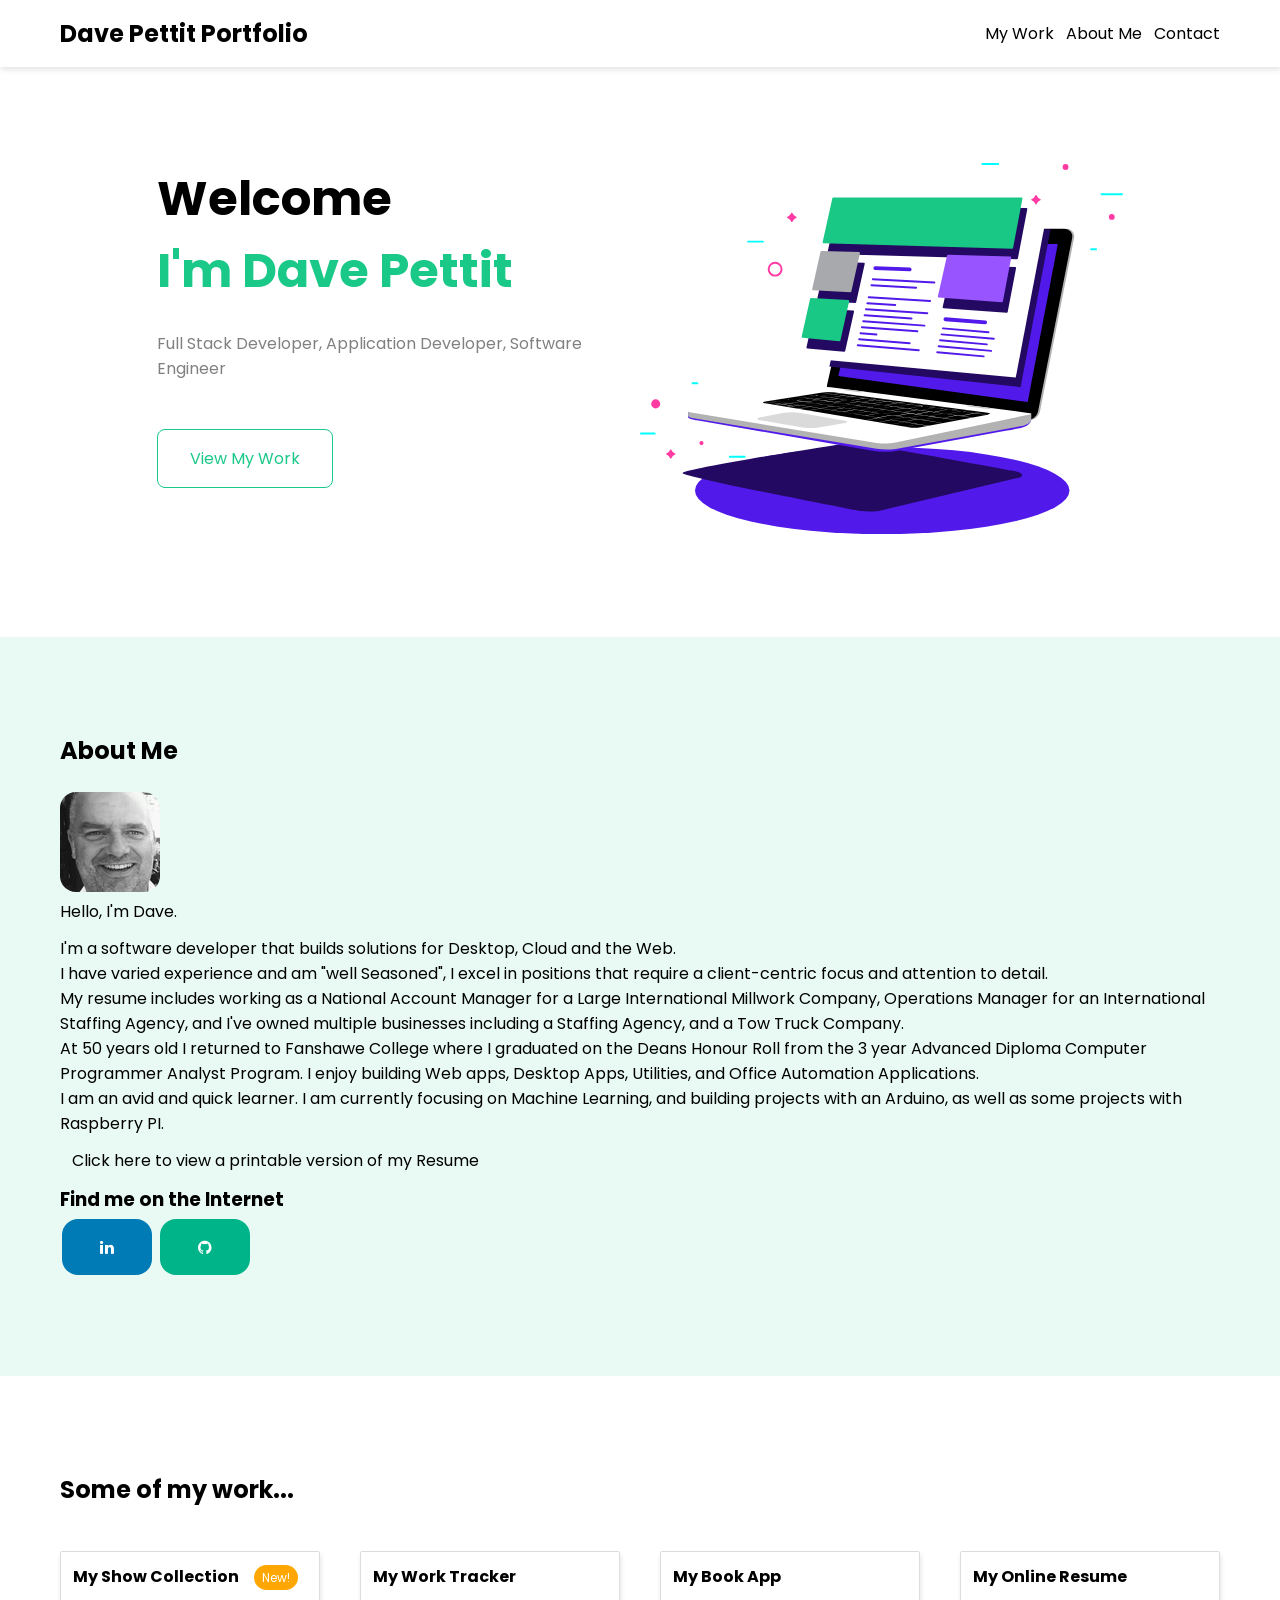
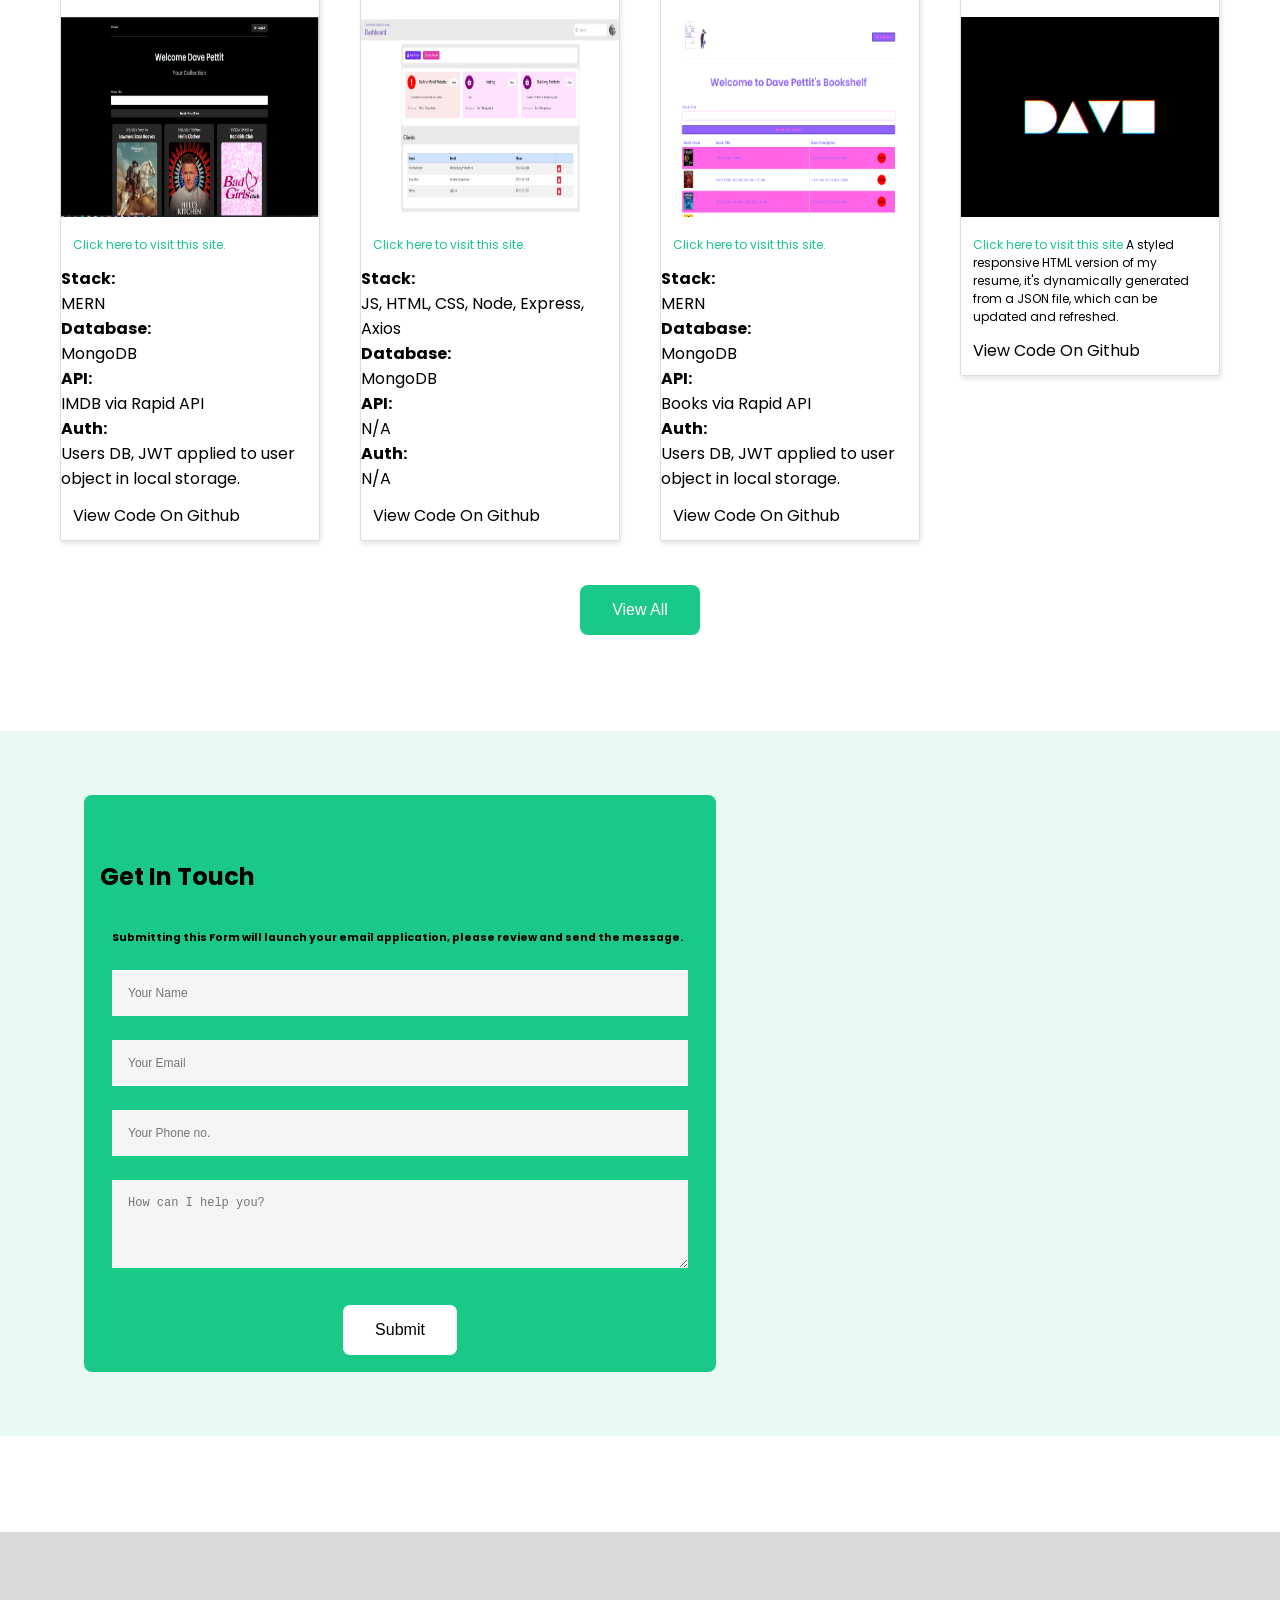
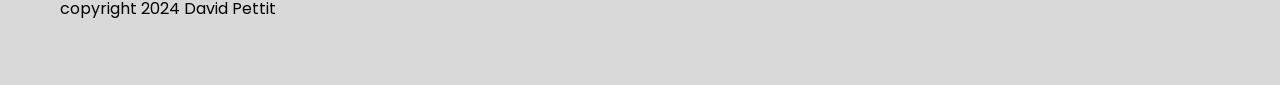
==== index.html @ 839d8441 "Update index.html fixed styling Cards" ====
<!DOCTYPE html>
<html lang="en">
<head>
    <meta charset="UTF-8">
    <meta name="viewport" content="width=device-width, initial-scale=1.0">
    <title>Dave Pettit Portfolio</title>
    <link rel="stylesheet" href="./css/index.css">
    <!-- Add icon library -->
    <link rel="stylesheet" href="https://cdnjs.cloudflare.com/ajax/libs/font-awesome/4.7.0/css/font-awesome.min.css">
</head>
<body>
    <!-- navbar -->
    <nav class="navbar justify-between">
        <div class="container">
            <h1 class="site-title">Dave Pettit Portfolio</h1>
            <ul class="display-f">
                <li class="ml-1 text-hover-secondary"><a href="#work">My Work</a></li>
                <li class="ml-1 text-hover-secondary"><a href="#about">About Me</a></li>
                <li class="ml-1 text-hover-secondary"><a href="#contact">Contact</a></li>
            </ul>
        </div>
    </nav>

    <!-- intro -->
    <div class="container mt-5">
        <div class="row justify-center">
            <div class="col-12-xs col-5-md">
                <h2>
                    <div class="font-xxl">Welcome</div>
                    <div class="font-xxl text-secondary">I'm Dave Pettit</div>
                </h2>
                <p class="text-gray mt-2 mb-3">Full Stack Developer, Application Developer, Software Engineer</p>
                <a href="#work" class="btn-outlined-secondary text-secondary text-hover-white">View My Work</a>
            </div>
            <div class="col-12-xs col-5-md">
                <img src="./img/laptop.svg" alt="">
            </div>
        </div>
    </div>

    <!-- about -->
    <section class="bg-secondary-light-9 mt-5 pt-4 pb-4" id="about">
        <div class="container">
            <h2 class="mb-2">About Me</h2>
            <img class="br-lg" src="./img/avatar.jpg" alt="">
            <p>
                Hello, I'm Dave.
            </p>
            <p class="mt-1">
                I'm a software developer that builds solutions for Desktop, Cloud and the Web. <br>I have varied experience and am "well Seasoned", I excel in positions that require a client-centric focus and attention to detail.<br>My resume includes working as a National Account Manager for a Large International Millwork Company, Operations Manager for an International Staffing Agency,  and I've owned multiple businesses including a Staffing Agency, and a Tow Truck Company.<br>At 50 years old I returned to Fanshawe College where I graduated on the Deans Honour Roll from the 3 year Advanced Diploma Computer Programmer Analyst Program.  I enjoy building Web apps, Desktop Apps, Utilities, and Office Automation Applications.  <br>I am an avid and quick learner.  I am currently focusing on Machine Learning, and building projects with an Arduino, as well as some projects with Raspberry PI.
            </p>
            <p class="m-1 text-hover-secondary"><a href="./assets/David Pettits Resume.pdf">Click here to view a printable version of my Resume</a></p>
            
        </div>
        <div class="container">
            <h3>Find me on the Internet</h3>
            <a href="https://www.linkedin.com/in/davepettit" class="fa fa-linkedin br-lg"></a>
            <a href="https://github.com/Dkpettit" class="fa fa-github br-lg"></a>
        </div>
    </section>

    <!-- work section -->
    <section id="work" class="mt-5">
        <div class="container">
            <h2 class="mb-2">Some of my work...</h2>
            <div class="row gap-2">
                <div class="col-12-xs col-6-md col-3-lg">
                    <a href="https://dave-pettit-shows-gy25.onrender.com/">
                        <div class="card p-0">
                            <h3 class="card-title m-1">My Show Collection <span class="badge-orange text-white ml-1">New!</span></h3>
                            <img src="./img/showsCollection.png" alt="A screenshot of the landing page for Dave Pettit's Show Collection" width="400" height="200">                        
                            <p class="m-1 ml-2 card-body"><span class="text-secondary">Click here to visit this site.</span><br><h4>Stack:</h4> MERN<br><h4>Database:</h4> MongoDB<br><h4>API:</h4> IMDB via Rapid API<br>
                                <h4>Auth:</h4> Users DB, JWT applied to user object in local storage.</p>
                            <p class="m-1 text-hover-secondary"><a href="https://github.com/Dkpettit/mern-shows">View Code On Github</a></p>
                        </div>
                    </a>
                </div>
                <div class="col-12-xs col-6-md col-3-lg">
                    <a href="https://dave-pettits-work-tracker.onrender.com">
                    <div class="card p-0">
                        <h3 class="card-title m-1">My Work Tracker</h3>
                        <img src="./img/workTracker.png" alt="A screenshot of the landing page for Dave Pettit's Work Tracker App" width="400" height="200">
                        <p class="m-1 ml-2 card-body"><span class="text-secondary">Click here to visit this site.</span><br><h4>Stack:</h4> JS, HTML, CSS, Node, Express, Axios<br><h4>Database:</h4> MongoDB<br><h4>API:</h4> N/A<br>
                                <h4>Auth:</h4> N/A</p>
                        <p class="m-1 text-hover-secondary"><a href="https://github.com/Dkpettit/WorkTracker">View Code On Github</a></p>
                    </div>
                    </a>
                </div>
                <div class="col-12-xs col-6-md col-3-lg">
                    <a href="https://hailey-books-g8d9.onrender.com">
                        <div class="card p-0">
                            <h3 class="card-title m-1">My Book App</h3>
                            <img src="./img/haileysBooks.png" alt="A screenshot of the landing page for Dave Pettit's Show Collection" width="400" height="200">
                            <p class="m-1 ml-2 card-body"><span class="text-secondary">Click here to visit this site.</span><br><h4>Stack:</h4> MERN<br><h4>Database:</h4> MongoDB<br><h4>API:</h4> Books via Rapid API<br>
                                <h4>Auth:</h4> Users DB, JWT applied to user object in local storage.</p>
                            <p class="m-1 text-hover-secondary"><a href="https://github.com/Dkpettit/hailey-books">View Code On Github</a></p>
                        </div>
                    </a>
                </div>
                <div class="col-12-xs col-6-md col-3-lg">
                    <a href="https://dkpettit.github.io">
                    <div class="card p-0">
                        <h3 class="card-title m-1">My Online Resume</h3>
                        <img src="./img/dave.png" alt="A screenshot of the landing page for Dave Pettit's Show Collection" width="400" height="200">
                        <p class="m-1 card-body"><span class="text-secondary">Click here to visit this site</span> A styled responsive HTML version of my resume, it's dynamically generated from a JSON file, which can be updated and refreshed.</p>
                        <p class="m-1 text-hover-secondary"><a href="https://github.com/Dkpettit/hailey-books">View Code On Github</a></p>                        
                    </div>
                </a>
                </div>
            </div>
            <div class="row justify-center mt-2">
                <button class="btn-secondary text-white font-md">View All</button>
            </div>
        </div>
    </section>

    <!-- Contact -->
    <section class="mt-5 bg-secondary-light-9 p-3" id="contact">
        <div class="container">
            <form onsubmit="sendEmail(); reset(); return false;" class="form-secondary">
                <h2 class="mb-2 mt-3">Get In Touch</h2>
                <h6 class="m-1">Submitting this Form will launch your email application, please review and send the message.</h6>
                <input type="text" id="name" placeholder="Your Name" required>
                <input type="email" id="email" placeholder="Your Email" required>
                <input type="text" id="phone" placeholder="Your Phone no." required>
                <textarea id="message" rows="4" placeholder="How can I help you?"></textarea>
                <div class="row justify-center mt-2">
                    <button class="btn-outlined-secondary text-secondary-light font-md" type="submit">Submit</button>
                </div>
            </form>
        </div>
    </section>    

    <!-- footer -->
    <footer class="bg-gray-light-7 pt-3 pb-3 mt-5">
        <div class="container">
            copyright 2024 David Pettit
        </div>
    </footer>
    <script>
        function sendEmail(){
            let message = document.getElementById("message").value;
            let email = document.getElementById("email").value;
            let phone = document.getElementById("phone").value;
            let name = document.getElementById("name").value;

            window.open(`mailto:dkpettit@gmail.com?subject=New Contact Form Submission&body=From: ${name} || Email: ${email} || Phone: ${phone} || Message: ${message}`);
        }
    </script>
</body>
</html>
---- css/index.css ----
@import url("https://fonts.googleapis.com/css2?family=Poppins:ital,wght@0,100;0,200;0,300;0,400;0,500;0,600;0,700;0,800;0,900;1,100;1,200;1,300;1,400;1,500;1,600;1,700;1,800;1,900&display=swap");
.fa {
  padding: 20px;
  font-size: 30px;
  width: 50px;
  text-align: center;
  text-decoration: none;
  margin: 5px 2px;
}
.fa:hover {
  opacity: 0.7;
}

.fa-linkedin {
  background: #007bb5;
  color: white;
}

.fa-github {
  background: #00b489;
  color: white;
}

/* reset styles */
* {
  color: inherit;
  margin: 0;
}

body {
  font-family: Poppins;
}

ul {
  padding: 0;
  list-style-type: none;
}

a {
  text-decoration: none;
}

img {
  max-width: 100%;
}

h1 a {
  color: red;
}

.container {
  width: 100%;
  max-width: 1200px;
  margin: 0 auto;
  padding: 0 20px;
  box-sizing: border-box;
}

.row {
  display: flex;
  flex-flow: row wrap;
}

.gap-2 > * {
  padding: 20px;
}

.gap-2 {
  margin-left: -20px;
  margin-right: -20px;
}

.justify-center {
  justify-content: center;
}

@media (min-width: 0) {
  .col-12-xs {
    box-sizing: border-box;
    flex-grow: 0;
    width: 100%;
  }
}
@media (min-width: 720px) {
  .col-5-md {
    box-sizing: border-box;
    flex-grow: 0;
    width: 41.6666666667%;
  }
  .col-6-md {
    box-sizing: border-box;
    flex-grow: 0;
    width: 50%;
  }
}
@media (min-width: 960px) {
  .col-3-lg {
    box-sizing: border-box;
    flex-grow: 0;
    width: 25%;
  }
}

.text-secondary {
  color: #1ac888;
}

.text-hover-secondary:hover {
  color: #1ac888;
}

.bg-secondary-light-9 {
  background-color: #e8faf3;
}

.text-gray {
  color: #808080;
}

.bg-gray-light-7 {
  background-color: #d9d9d9;
}

.text-white {
  color: white;
}

.text-hover-white:hover {
  color: white;
}

.card {
  display: block;
  padding: 1rem;
  border: 1px solid #ddd;
  box-shadow: 1px 3px 5px rgba(0, 0, 0, 0.1);
  border-radius: 2px;
  transition: 0.5s;
}
.card:hover {
  box-shadow: 0 0 3px #1ac888;
  margin-top: -5px;
}
.card .card-title {
  font-size: 1rem;
  padding-bottom: 1rem;
  font-weight: bold;
}
.card .card-body {
  font-size: 0.75rem;
}
.card .card-body a {
  text-decoration: underline;
  padding: 1rem;
}

.btn-secondary {
  text-decoration: none;
  cursor: pointer;
  display: inline-block;
  border: 0;
  padding: 1rem 2rem;
  border-radius: 8px;
  background-color: #1ac888;
}
.btn-secondary:hover {
  background-color: #1ddf97;
}

.btn-outlined-secondary {
  text-decoration: none;
  cursor: pointer;
  display: inline-block;
  border: 0;
  padding: 1rem 2rem;
  border-radius: 8px;
  background-color: #fff;
  border: 1px solid #1ac888;
}
.btn-outlined-secondary:hover {
  background-color: #1ac888;
}

.navbar .container, .navbar {
  width: 100%;
  display: flex;
  align-items: center;
  justify-content: space-between;
  box-sizing: border-box;
}

.navbar {
  padding: 1rem 2rem;
  box-shadow: 1px 3px 5px rgba(0, 0, 0, 0.1);
}
.navbar .site-title {
  font-size: 1.5rem;
}

.badge-orange {
  border-radius: 32px;
  background-color: #ffa600;
  padding: 0.25rem 0.5rem;
  font-size: 0.75rem;
  font-weight: normal;
}

.form {
  display: flex;
  flex-direction: column;
  padding: 1rem;
  border-radius: 8px;
  width: 90%;
  max-width: 600px;
  background-color: white;
}
.form input {
  border: 0;
  margin: 0.75rem;
  padding: 1rem;
  background: #f5f5f5;
  font-size: 0.75rem;
}
.form textarea {
  border: 0;
  margin: 0.75rem;
  padding: 1rem;
  background: #f5f5f5;
  font-size: 0.75rem;
}

.form-secondary {
  display: flex;
  flex-direction: column;
  padding: 1rem;
  border-radius: 8px;
  width: 90%;
  max-width: 600px;
  background-color: #1ac888;
}
.form-secondary input {
  border: 0;
  margin: 0.75rem;
  padding: 1rem;
  background: #f5f5f5;
  font-size: 0.75rem;
}
.form-secondary textarea {
  border: 0;
  margin: 0.75rem;
  padding: 1rem;
  background: #f5f5f5;
  font-size: 0.75rem;
}
.form-secondary:hover {
  background-color: #1ddf97;
}

.p-0 {
  padding: 0;
}

.p-3 {
  padding: 4rem;
}

.pt-3 {
  padding-top: 4rem;
}

.pt-4 {
  padding-top: 6rem;
}

.pb-3 {
  padding-bottom: 4rem;
}

.pb-4 {
  padding-bottom: 6rem;
}

.m-1 {
  margin: 0.75rem;
}

.ml-1 {
  margin-left: 0.75rem;
}

.mt-1 {
  margin-top: 0.75rem;
}

.mt-2 {
  margin-top: 1.5rem;
}

.mt-3 {
  margin-top: 3rem;
}

.mt-5 {
  margin-top: 6rem;
}

.mb-2 {
  margin-bottom: 1.5rem;
}

.mb-3 {
  margin-bottom: 3rem;
}

.br {
  border-radius: 8px;
}

.br-lg {
  border-radius: 16px;
}

.display-f {
  display: flex;
}

.font-md {
  font-size: 1rem;
}

.font-xxl {
  font-size: 3rem;
}
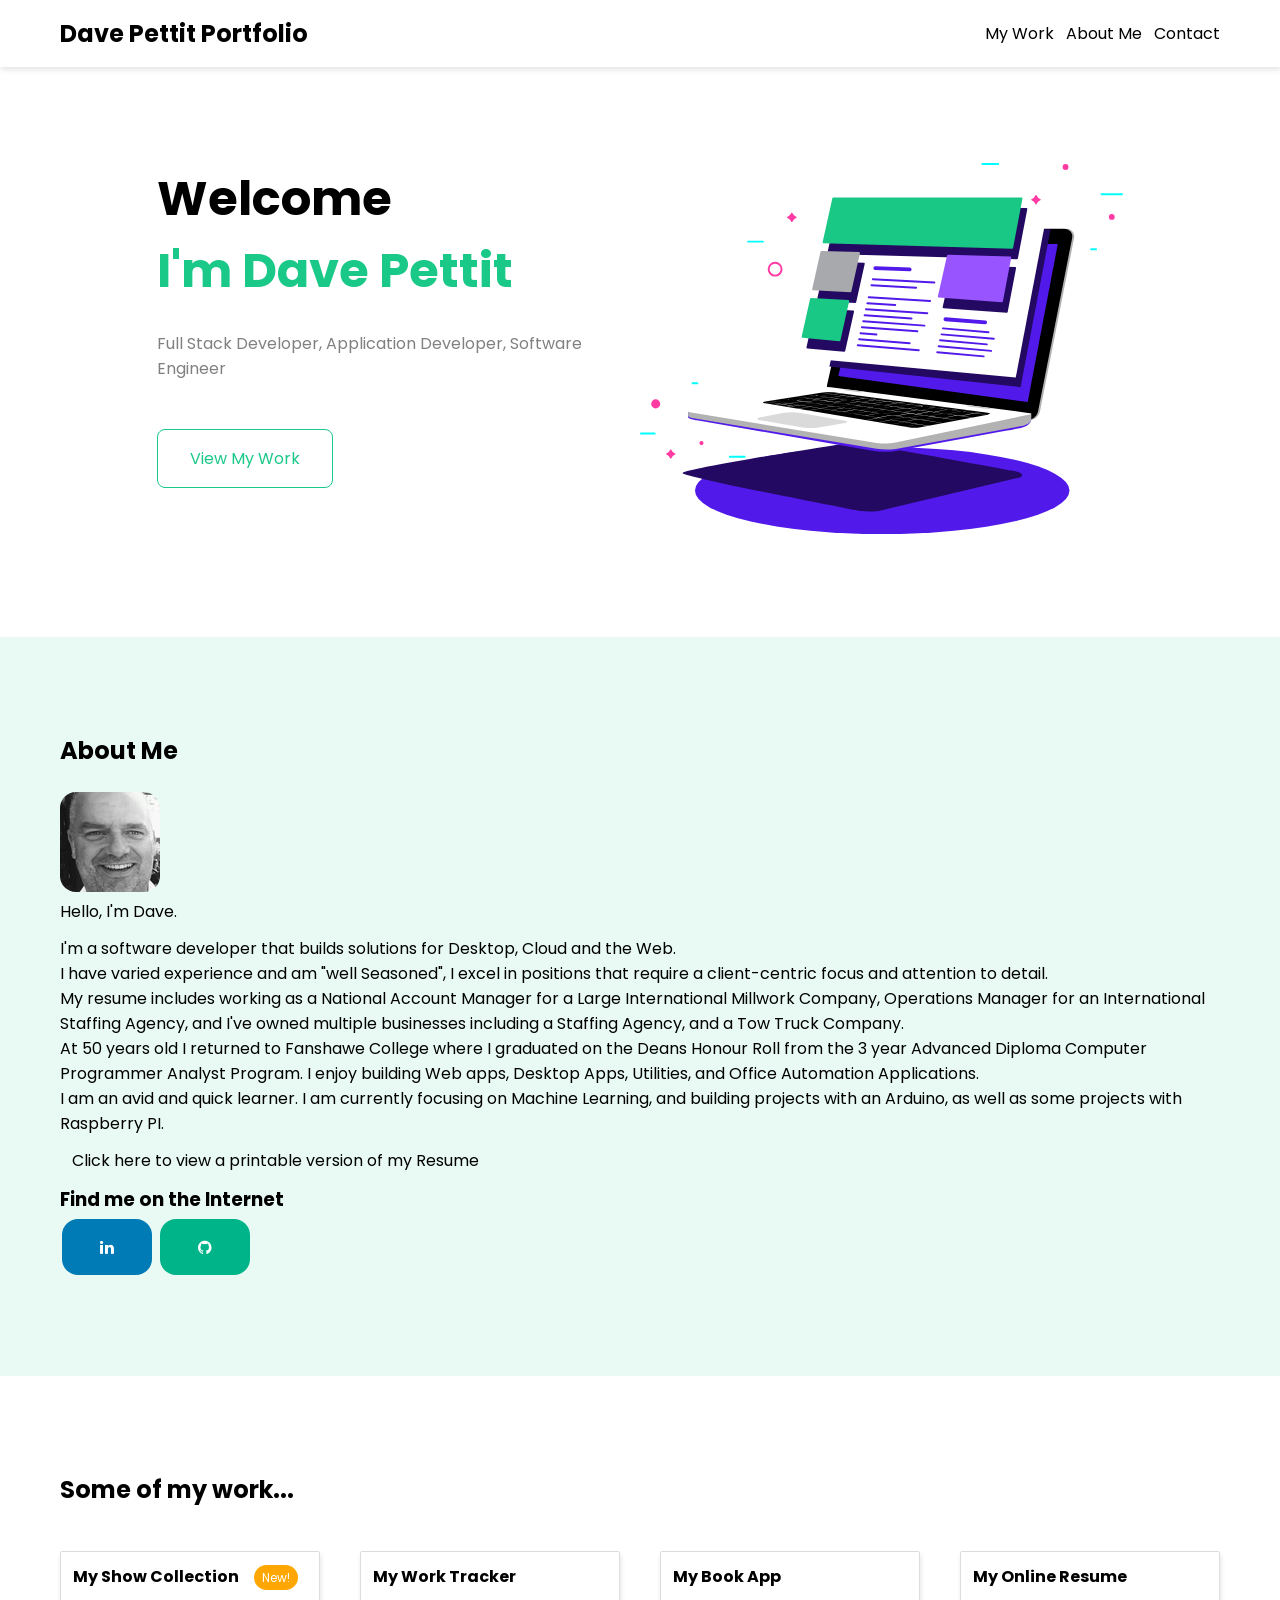
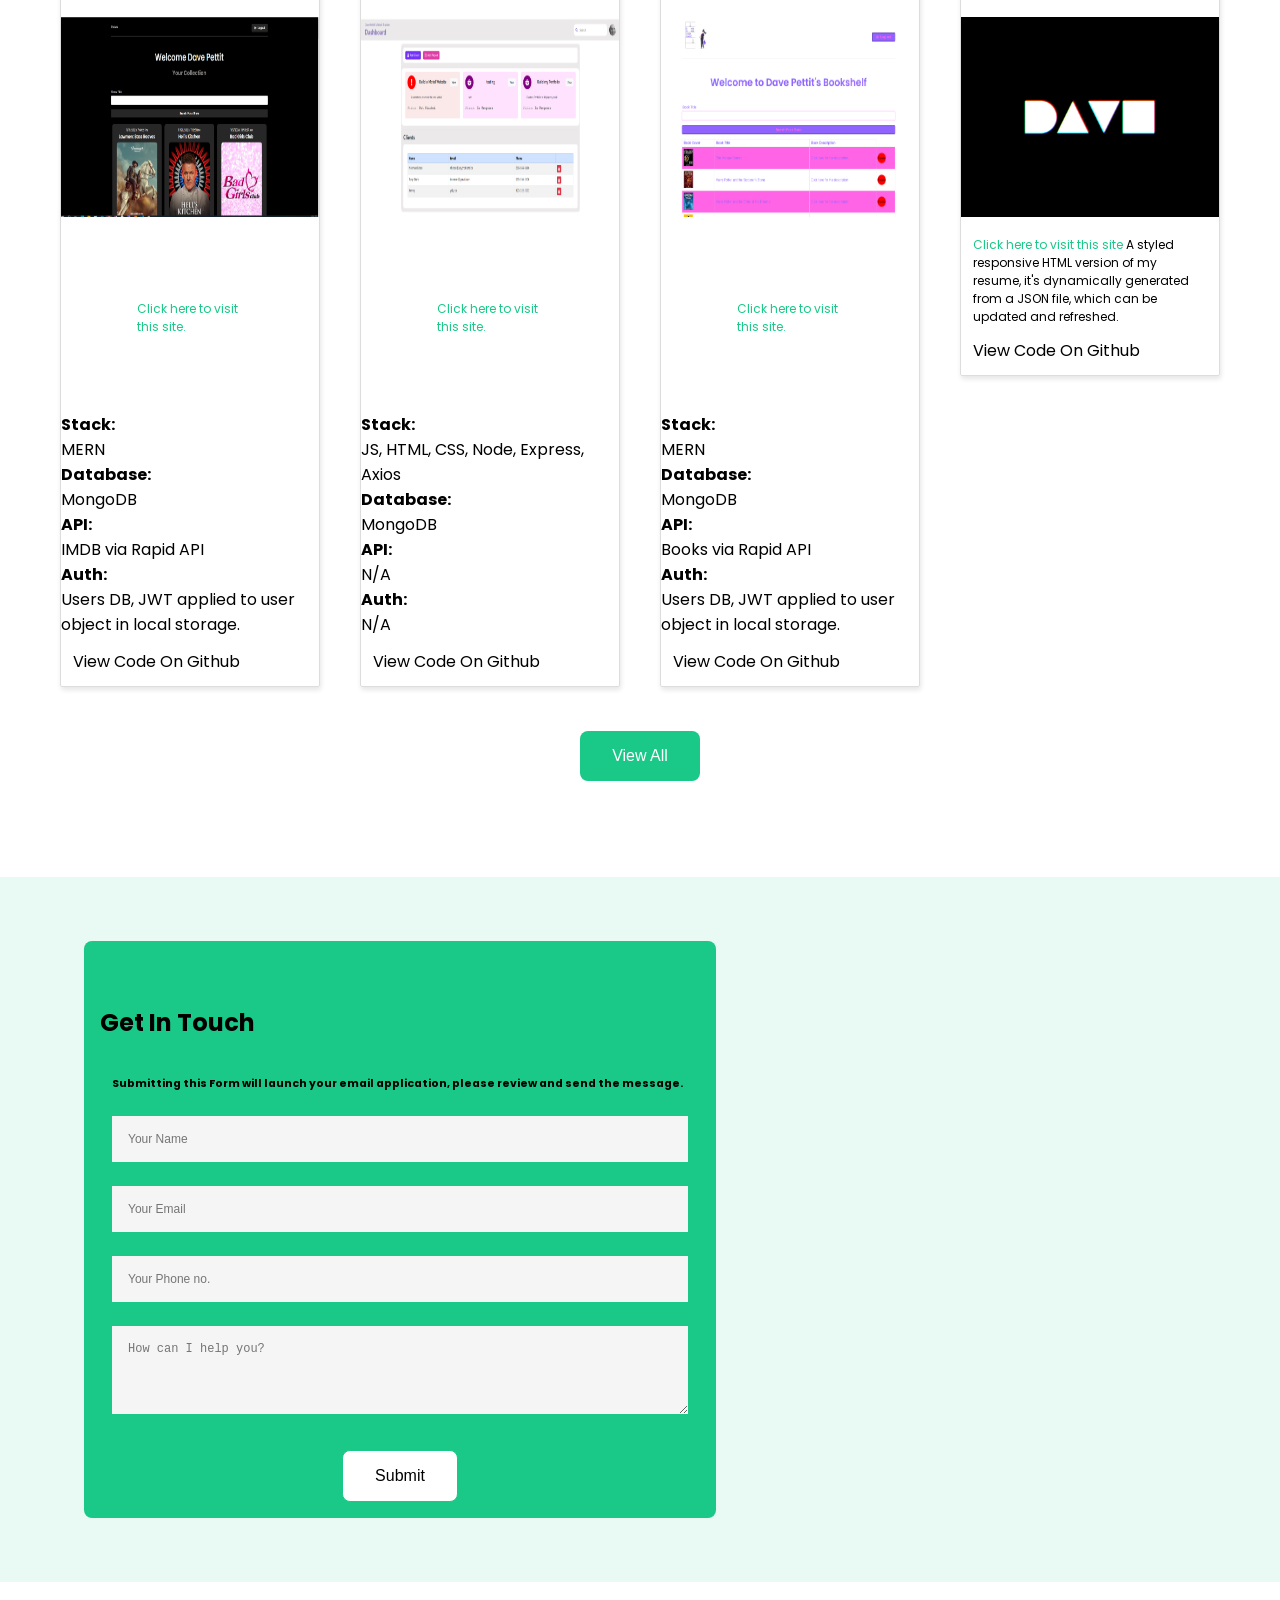
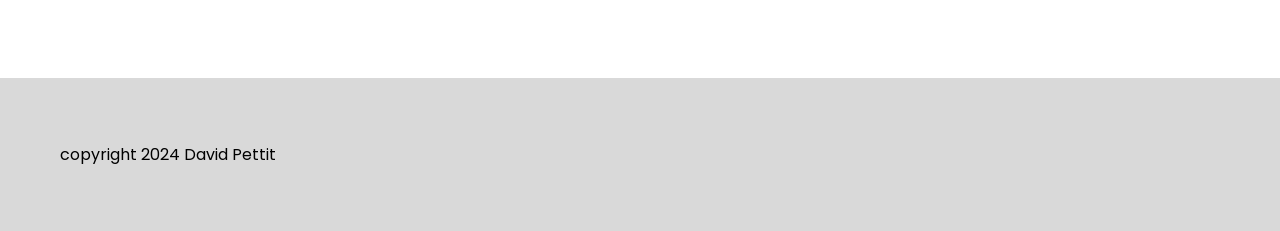
==== commit 918182da: "Update index.html" ====
--- a/index.html
+++ b/index.html
@@ -69,7 +69,7 @@
                         <div class="card p-0">
                             <h3 class="card-title m-1">My Show Collection <span class="badge-orange text-white ml-1">New!</span></h3>
                             <img src="./img/showsCollection.png" alt="A screenshot of the landing page for Dave Pettit's Show Collection" width="400" height="200">                        
-                            <p class="m-1 ml-2 card-body"><span class="text-secondary">Click here to visit this site.</span><br><h4>Stack:</h4> MERN<br><h4>Database:</h4> MongoDB<br><h4>API:</h4> IMDB via Rapid API<br>
+                            <p class="m-1 p-3 card-body"><span class="text-secondary">Click here to visit this site.</span><br><h4>Stack:</h4> MERN<br><h4>Database:</h4> MongoDB<br><h4>API:</h4> IMDB via Rapid API<br>
                                 <h4>Auth:</h4> Users DB, JWT applied to user object in local storage.</p>
                             <p class="m-1 text-hover-secondary"><a href="https://github.com/Dkpettit/mern-shows">View Code On Github</a></p>
                         </div>
@@ -80,7 +80,7 @@
                     <div class="card p-0">
                         <h3 class="card-title m-1">My Work Tracker</h3>
                         <img src="./img/workTracker.png" alt="A screenshot of the landing page for Dave Pettit's Work Tracker App" width="400" height="200">
-                        <p class="m-1 ml-2 card-body"><span class="text-secondary">Click here to visit this site.</span><br><h4>Stack:</h4> JS, HTML, CSS, Node, Express, Axios<br><h4>Database:</h4> MongoDB<br><h4>API:</h4> N/A<br>
+                        <p class="m-1 p-3 card-body"><span class="text-secondary">Click here to visit this site.</span><br><h4>Stack:</h4> JS, HTML, CSS, Node, Express, Axios<br><h4>Database:</h4> MongoDB<br><h4>API:</h4> N/A<br>
                                 <h4>Auth:</h4> N/A</p>
                         <p class="m-1 text-hover-secondary"><a href="https://github.com/Dkpettit/WorkTracker">View Code On Github</a></p>
                     </div>
@@ -91,7 +91,7 @@
                         <div class="card p-0">
                             <h3 class="card-title m-1">My Book App</h3>
                             <img src="./img/haileysBooks.png" alt="A screenshot of the landing page for Dave Pettit's Show Collection" width="400" height="200">
-                            <p class="m-1 ml-2 card-body"><span class="text-secondary">Click here to visit this site.</span><br><h4>Stack:</h4> MERN<br><h4>Database:</h4> MongoDB<br><h4>API:</h4> Books via Rapid API<br>
+                            <p class="m-1 p-3 card-body"><span class="text-secondary">Click here to visit this site.</span><br><h4>Stack:</h4> MERN<br><h4>Database:</h4> MongoDB<br><h4>API:</h4> Books via Rapid API<br>
                                 <h4>Auth:</h4> Users DB, JWT applied to user object in local storage.</p>
                             <p class="m-1 text-hover-secondary"><a href="https://github.com/Dkpettit/hailey-books">View Code On Github</a></p>
                         </div>
--- a/css/index.css
+++ b/css/index.css
@@ -288,6 +288,10 @@
   margin-left: 0.75rem;
 }
 
+.ml-2 {
+  margin-left: 1.75rem;
+}
+
 .mt-1 {
   margin-top: 0.75rem;
 }
@@ -330,4 +334,4 @@
 
 .font-xxl {
   font-size: 3rem;
-}+}
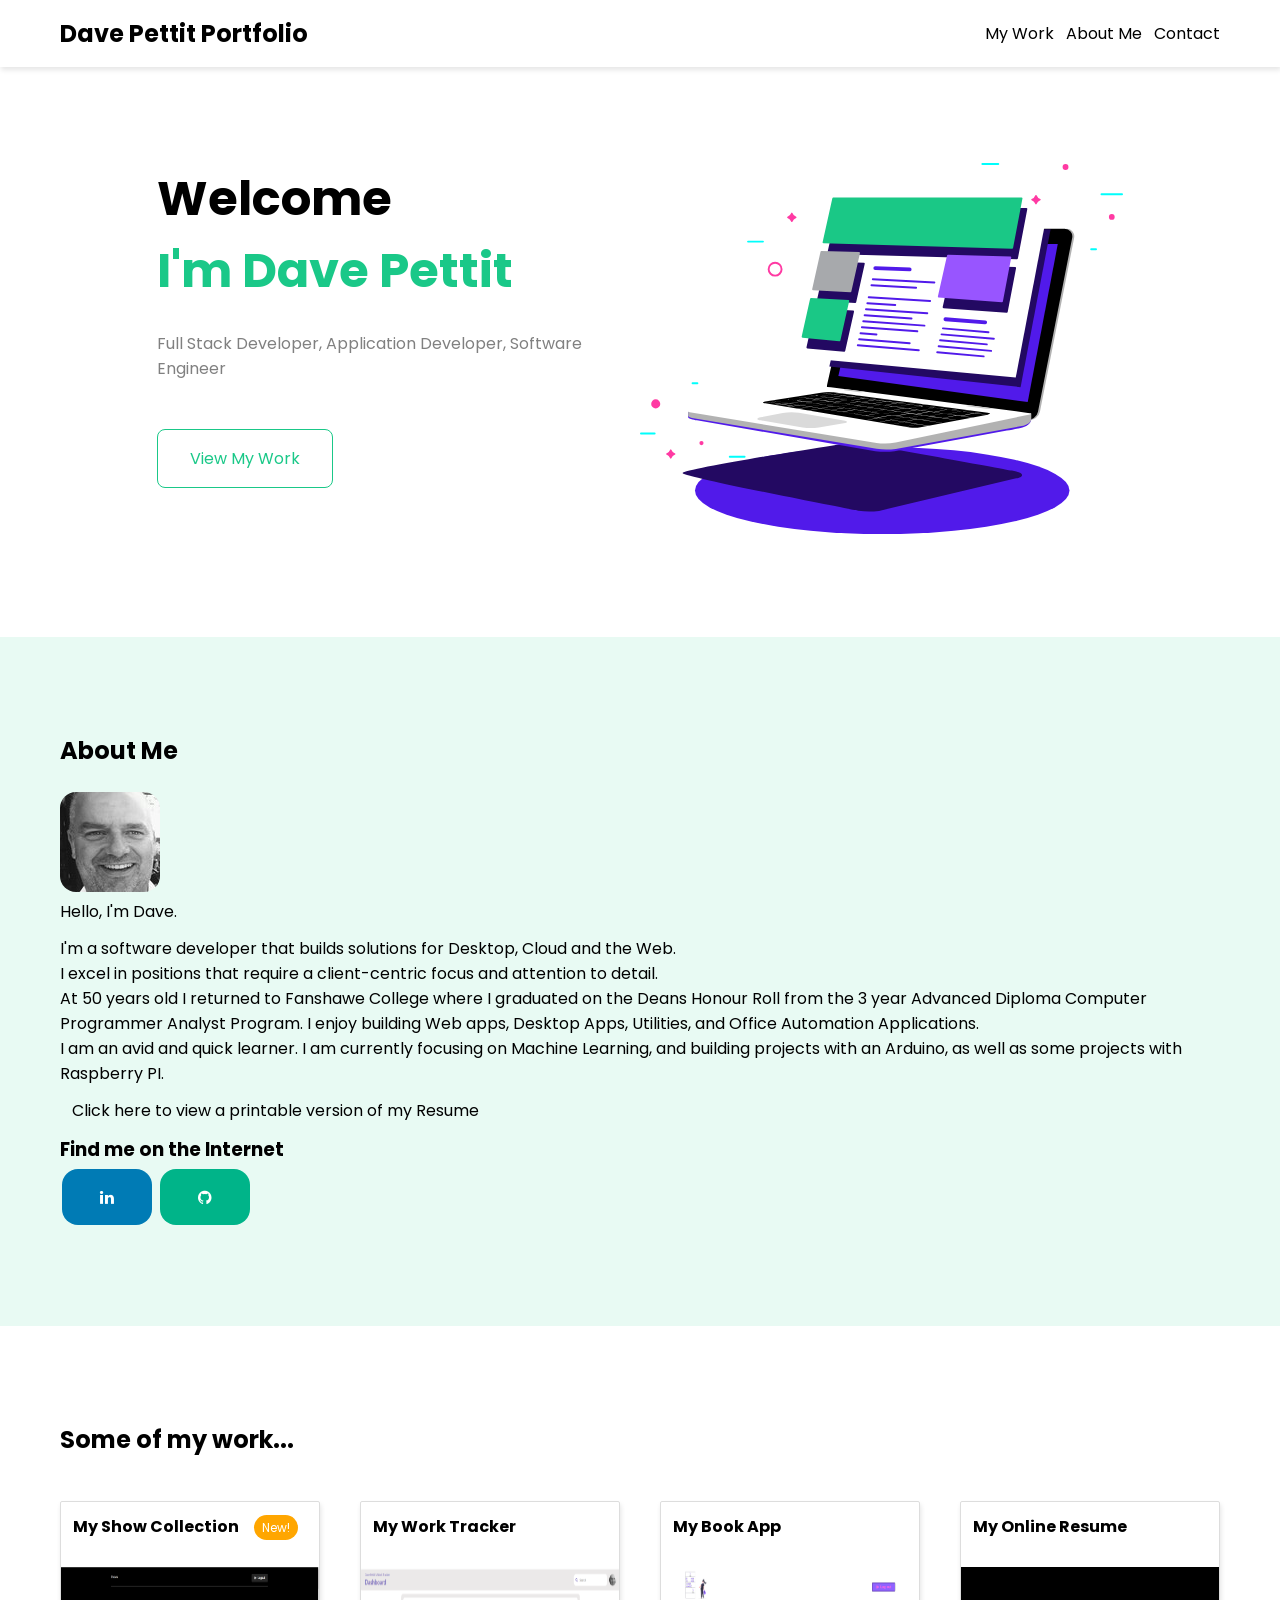
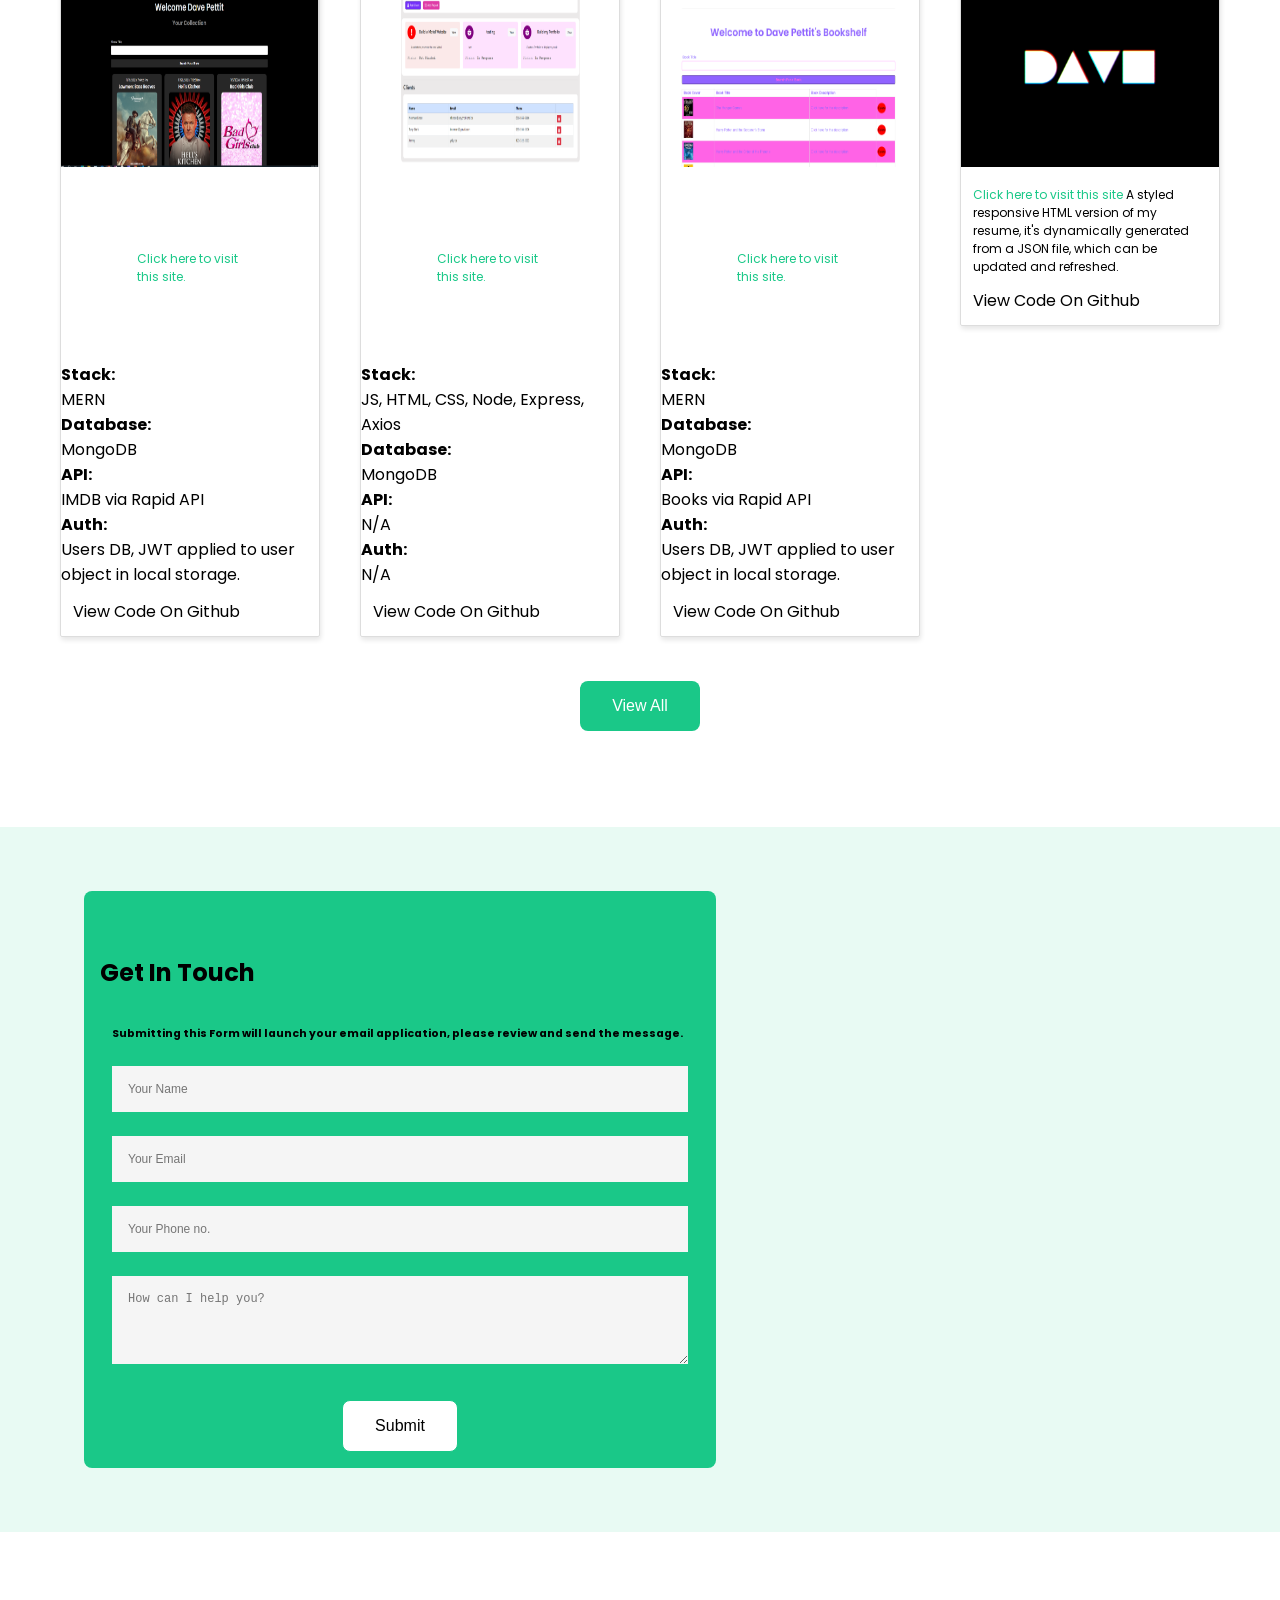
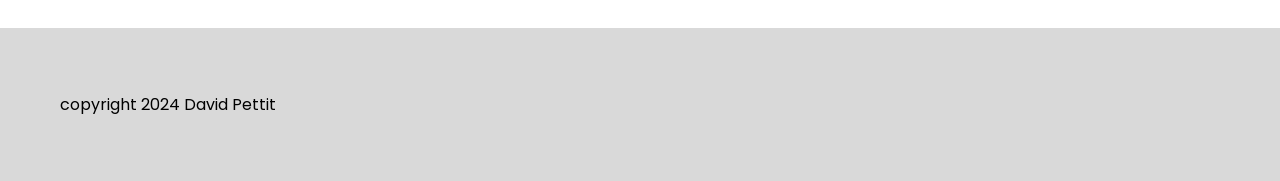
==== commit ad61c6ca: "Update index.html Updated my About Me section" ====
--- a/index.html
+++ b/index.html
@@ -47,7 +47,7 @@
                 Hello, I'm Dave.
             </p>
             <p class="mt-1">
-                I'm a software developer that builds solutions for Desktop, Cloud and the Web. <br>I have varied experience and am "well Seasoned", I excel in positions that require a client-centric focus and attention to detail.<br>My resume includes working as a National Account Manager for a Large International Millwork Company, Operations Manager for an International Staffing Agency,  and I've owned multiple businesses including a Staffing Agency, and a Tow Truck Company.<br>At 50 years old I returned to Fanshawe College where I graduated on the Deans Honour Roll from the 3 year Advanced Diploma Computer Programmer Analyst Program.  I enjoy building Web apps, Desktop Apps, Utilities, and Office Automation Applications.  <br>I am an avid and quick learner.  I am currently focusing on Machine Learning, and building projects with an Arduino, as well as some projects with Raspberry PI.
+                I'm a software developer that builds solutions for Desktop, Cloud and the Web. <br>I excel in positions that require a client-centric focus and attention to detail.<br>At 50 years old I returned to Fanshawe College where I graduated on the Deans Honour Roll from the 3 year Advanced Diploma Computer Programmer Analyst Program.  I enjoy building Web apps, Desktop Apps, Utilities, and Office Automation Applications.  <br>I am an avid and quick learner.  I am currently focusing on Machine Learning, and building projects with an Arduino, as well as some projects with Raspberry PI.
             </p>
             <p class="m-1 text-hover-secondary"><a href="./assets/David Pettits Resume.pdf">Click here to view a printable version of my Resume</a></p>
             
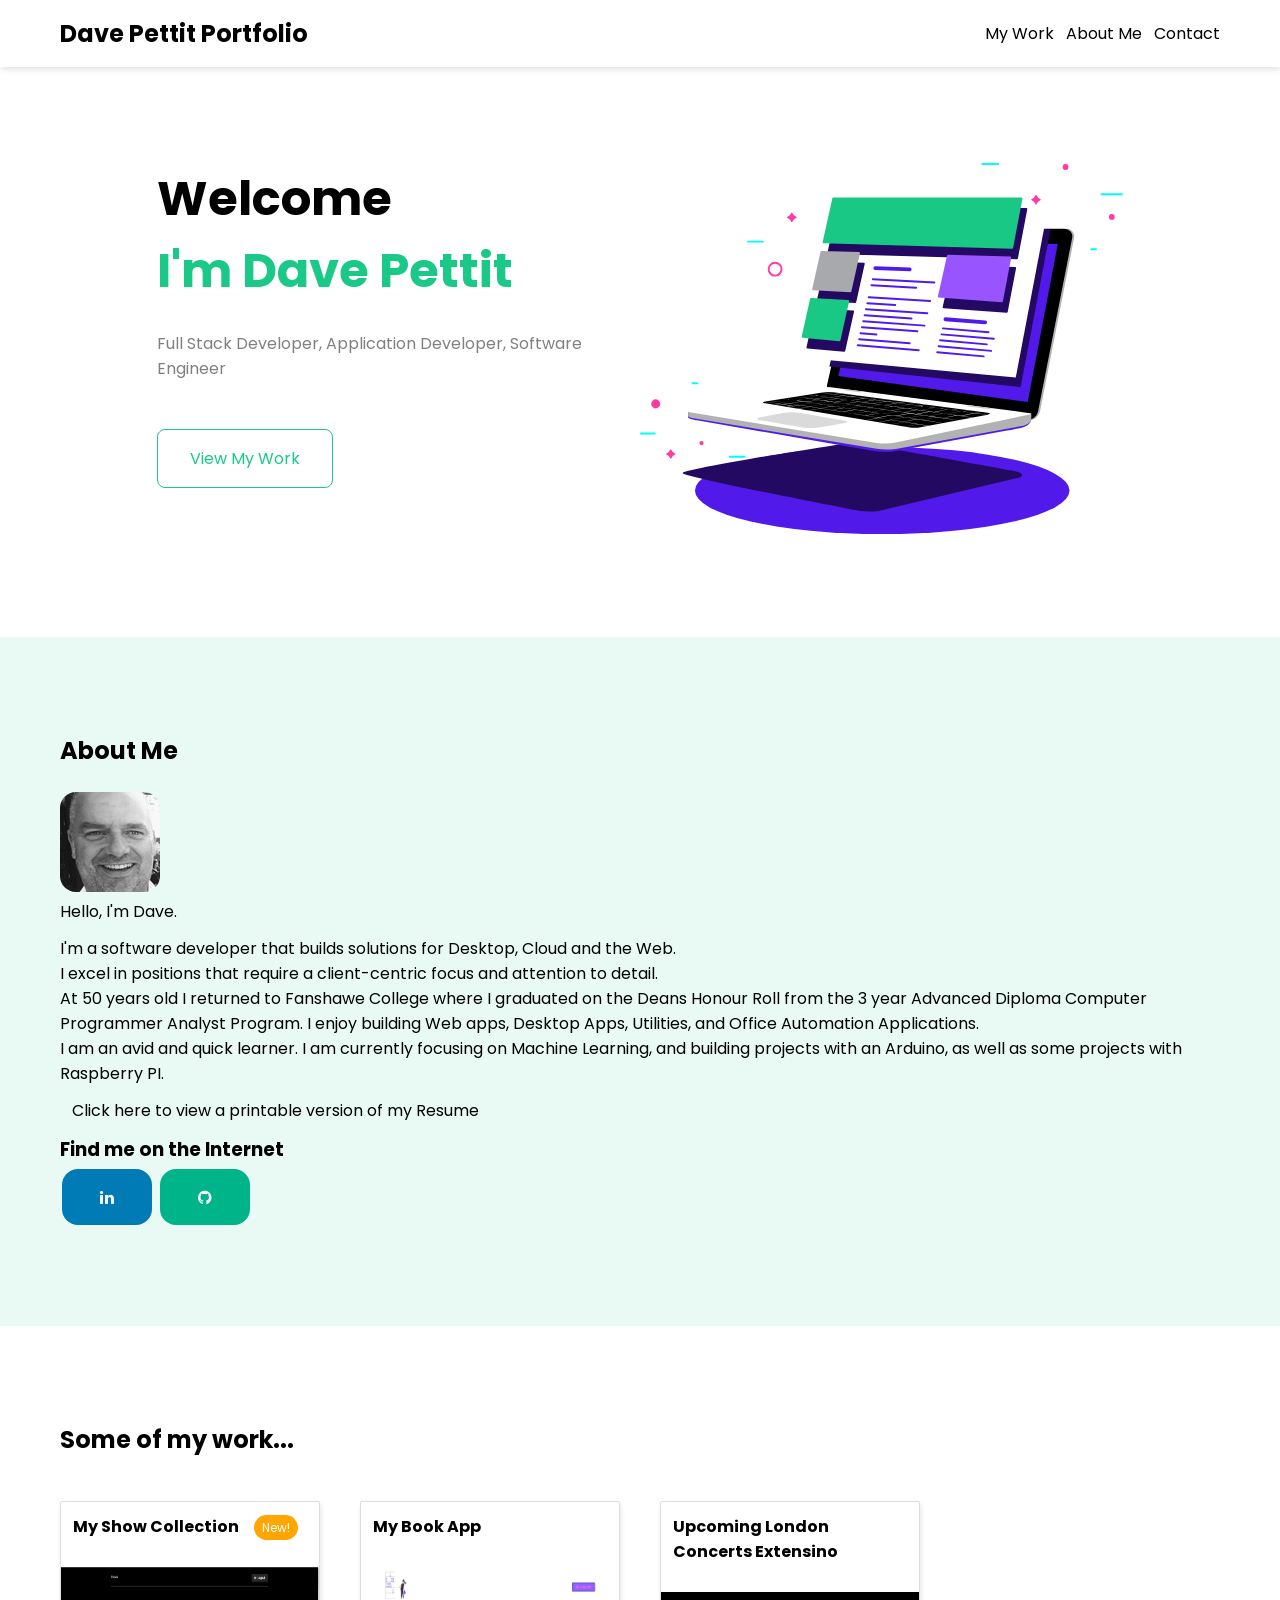
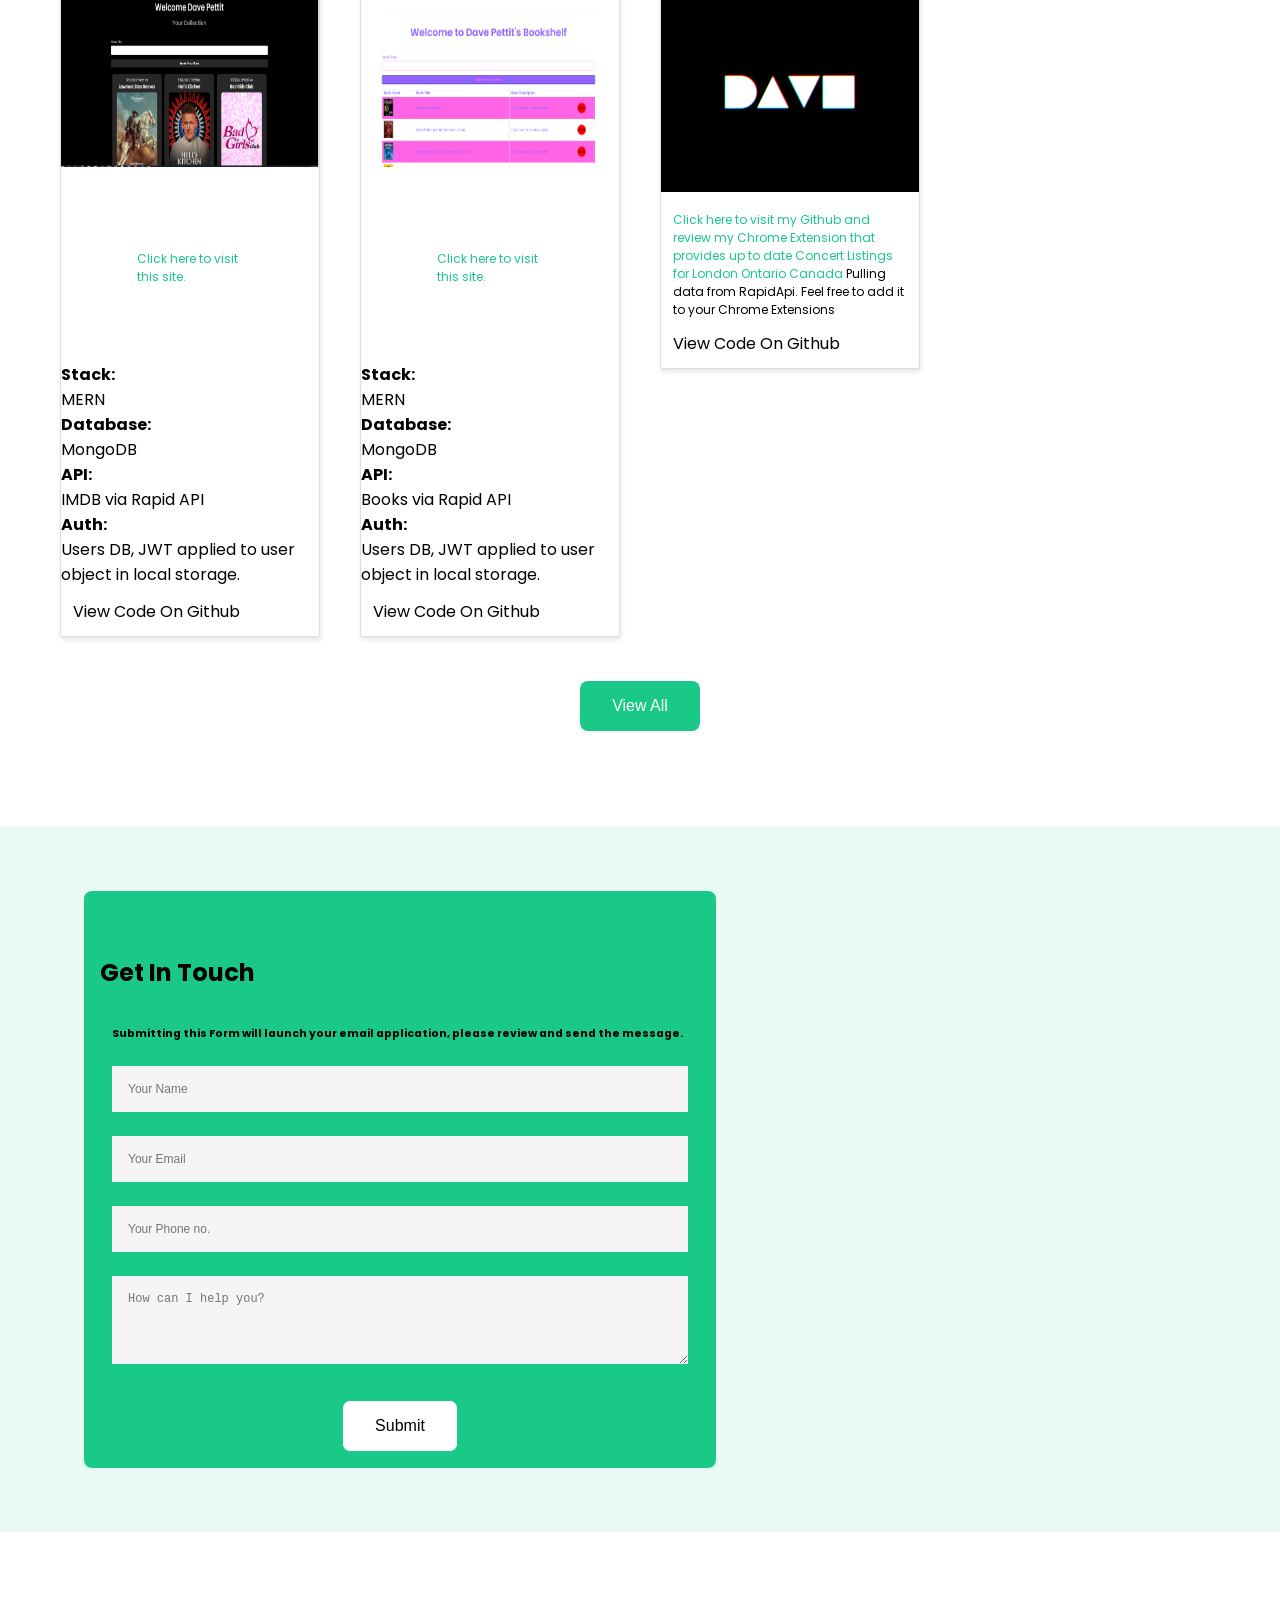
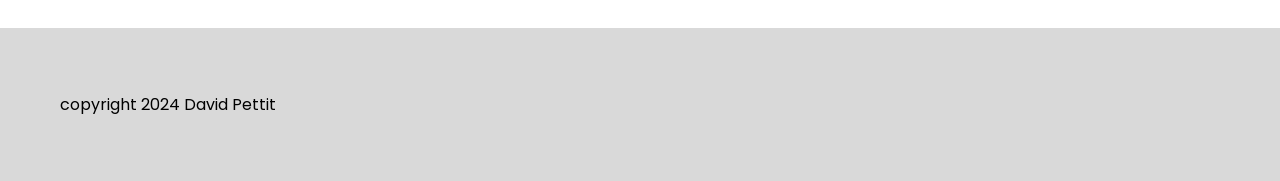
==== commit 66079cae: "Update index.html" ====
--- a/index.html
+++ b/index.html
@@ -76,17 +76,6 @@
                     </a>
                 </div>
                 <div class="col-12-xs col-6-md col-3-lg">
-                    <a href="https://dave-pettits-work-tracker.onrender.com">
-                    <div class="card p-0">
-                        <h3 class="card-title m-1">My Work Tracker</h3>
-                        <img src="./img/workTracker.png" alt="A screenshot of the landing page for Dave Pettit's Work Tracker App" width="400" height="200">
-                        <p class="m-1 p-3 card-body"><span class="text-secondary">Click here to visit this site.</span><br><h4>Stack:</h4> JS, HTML, CSS, Node, Express, Axios<br><h4>Database:</h4> MongoDB<br><h4>API:</h4> N/A<br>
-                                <h4>Auth:</h4> N/A</p>
-                        <p class="m-1 text-hover-secondary"><a href="https://github.com/Dkpettit/WorkTracker">View Code On Github</a></p>
-                    </div>
-                    </a>
-                </div>
-                <div class="col-12-xs col-6-md col-3-lg">
                     <a href="https://hailey-books-g8d9.onrender.com">
                         <div class="card p-0">
                             <h3 class="card-title m-1">My Book App</h3>
@@ -98,12 +87,13 @@
                     </a>
                 </div>
                 <div class="col-12-xs col-6-md col-3-lg">
-                    <a href="https://dkpettit.github.io">
+                    <a href="https://github.com/Dkpettit/ChromeExt">
                     <div class="card p-0">
-                        <h3 class="card-title m-1">My Online Resume</h3>
+                        <h3 class="card-title m-1">Upcoming London Concerts Extensino</h3>
                         <img src="./img/dave.png" alt="A screenshot of the landing page for Dave Pettit's Show Collection" width="400" height="200">
-                        <p class="m-1 card-body"><span class="text-secondary">Click here to visit this site</span> A styled responsive HTML version of my resume, it's dynamically generated from a JSON file, which can be updated and refreshed.</p>
-                        <p class="m-1 text-hover-secondary"><a href="https://github.com/Dkpettit/hailey-books">View Code On Github</a></p>                        
+                        <p class="m-1 card-body"><span class="text-secondary">Click here to visit my Github and review my Chrome Extension that provides up to date Concert Listings for London Ontario Canada</span> 
+                            Pulling data from RapidApi.  Feel free to add it to your Chrome Extensions</p>
+                        <p class="m-1 text-hover-secondary"><a href="https://github.com/Dkpettit/ChromeExt">View Code On Github</a></p>                        
                     </div>
                 </a>
                 </div>
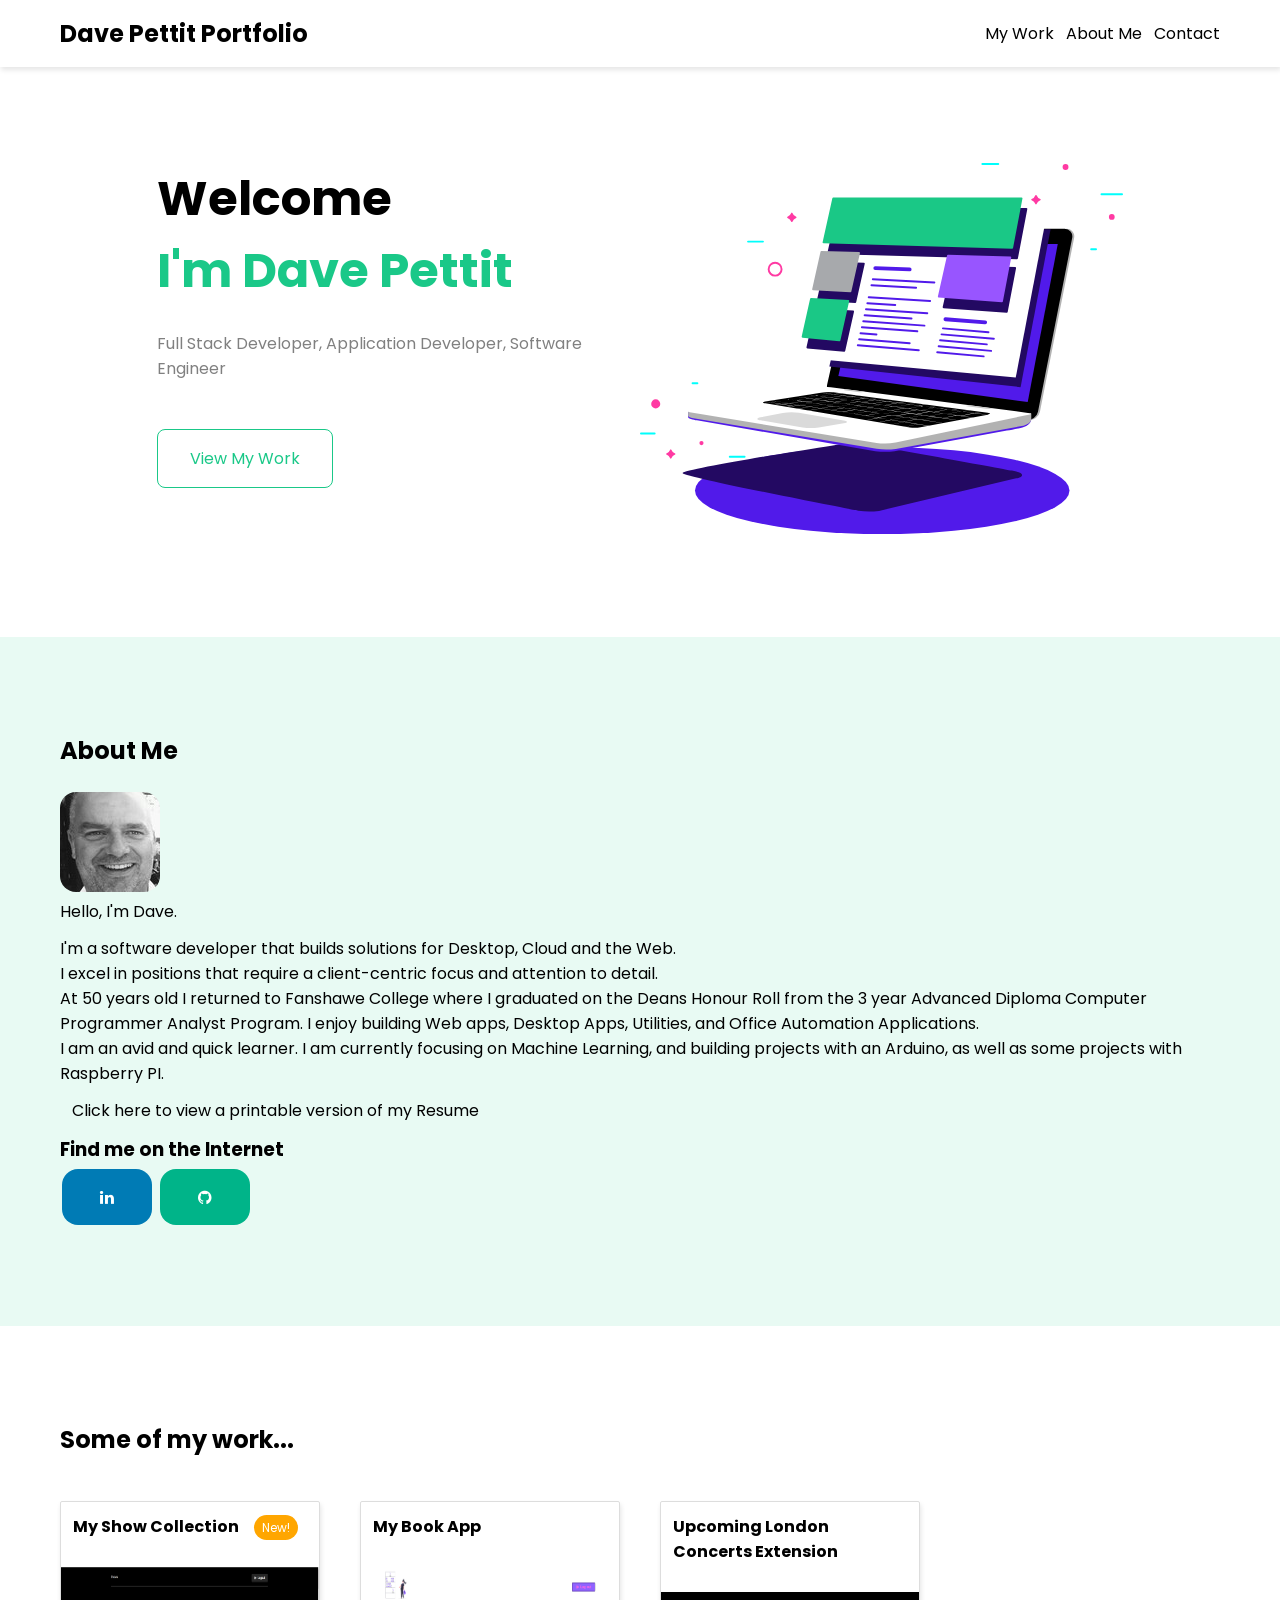
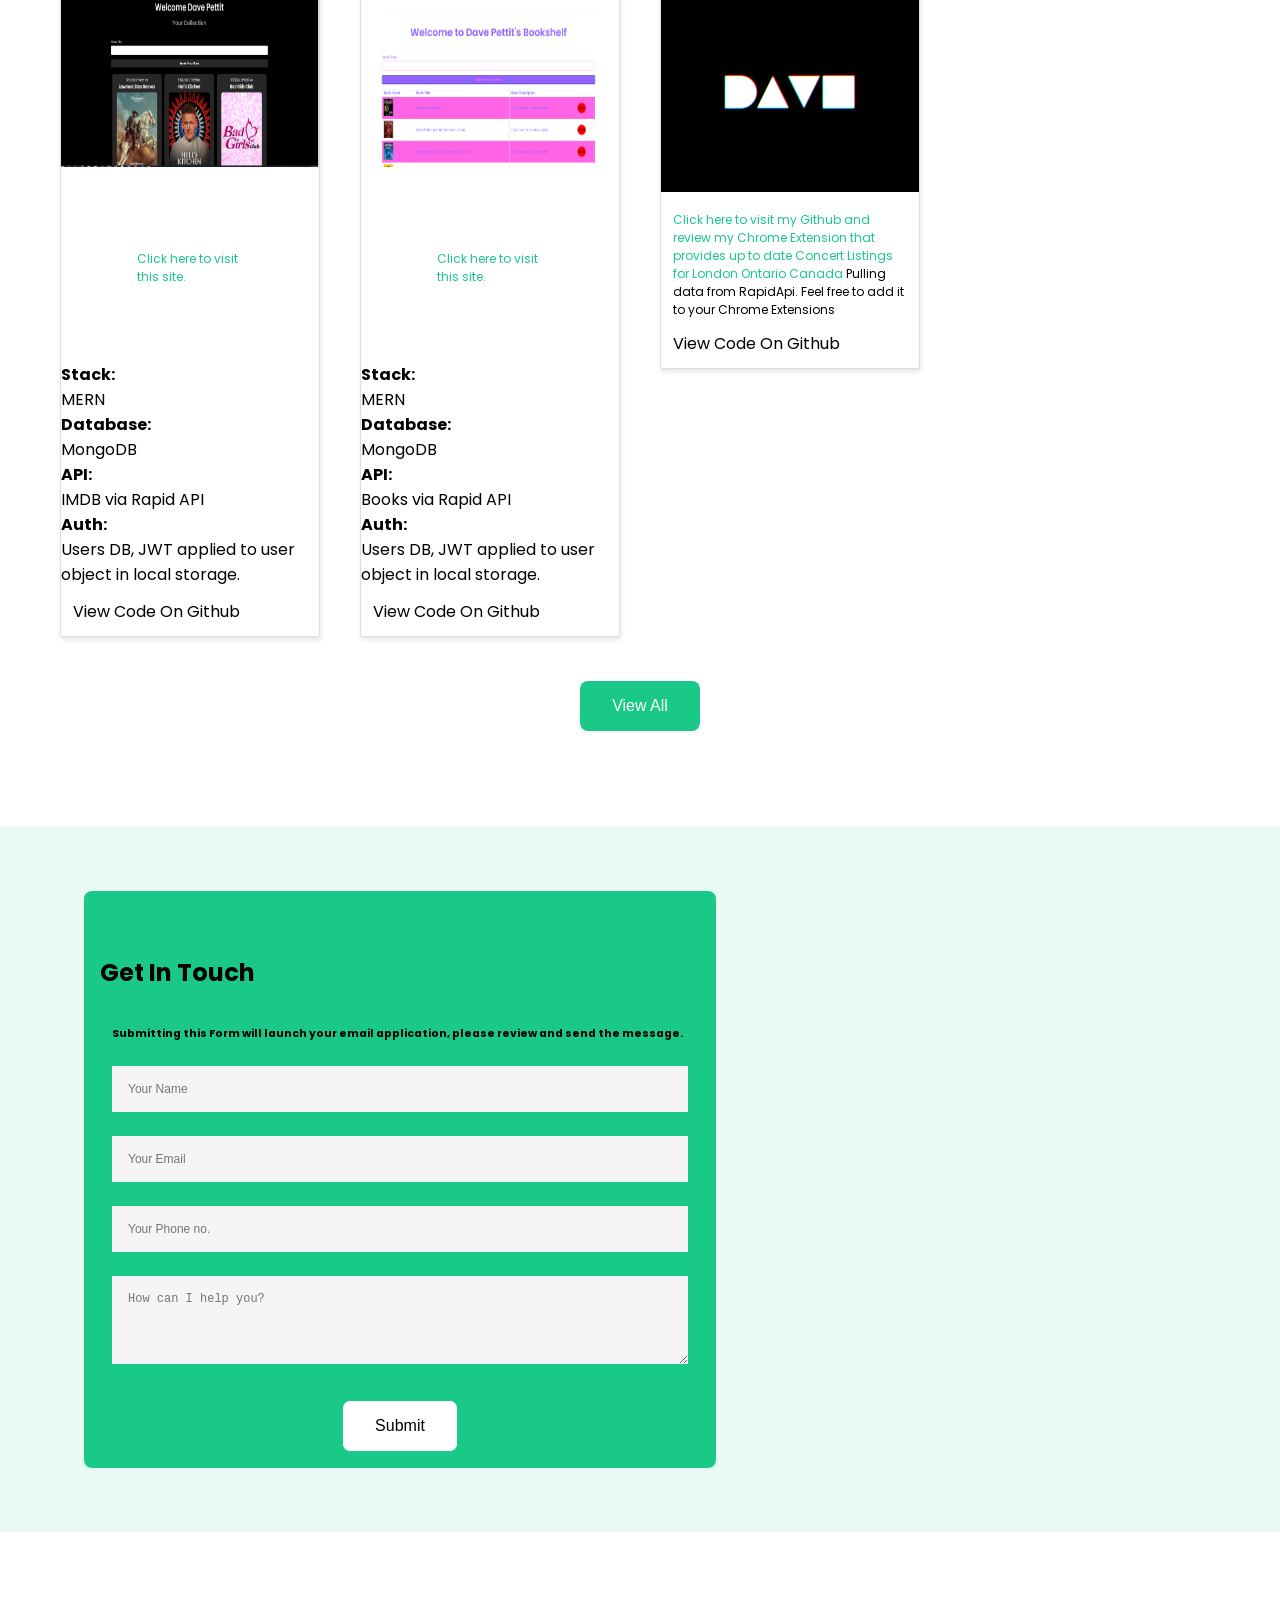
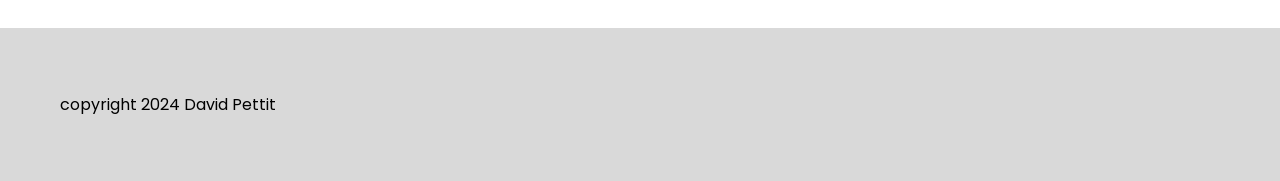
==== commit d0d35582: "Update index.html" ====
--- a/index.html
+++ b/index.html
@@ -89,7 +89,7 @@
                 <div class="col-12-xs col-6-md col-3-lg">
                     <a href="https://github.com/Dkpettit/ChromeExt">
                     <div class="card p-0">
-                        <h3 class="card-title m-1">Upcoming London Concerts Extensino</h3>
+                        <h3 class="card-title m-1">Upcoming London Concerts Extension</h3>
                         <img src="./img/dave.png" alt="A screenshot of the landing page for Dave Pettit's Show Collection" width="400" height="200">
                         <p class="m-1 card-body"><span class="text-secondary">Click here to visit my Github and review my Chrome Extension that provides up to date Concert Listings for London Ontario Canada</span> 
                             Pulling data from RapidApi.  Feel free to add it to your Chrome Extensions</p>
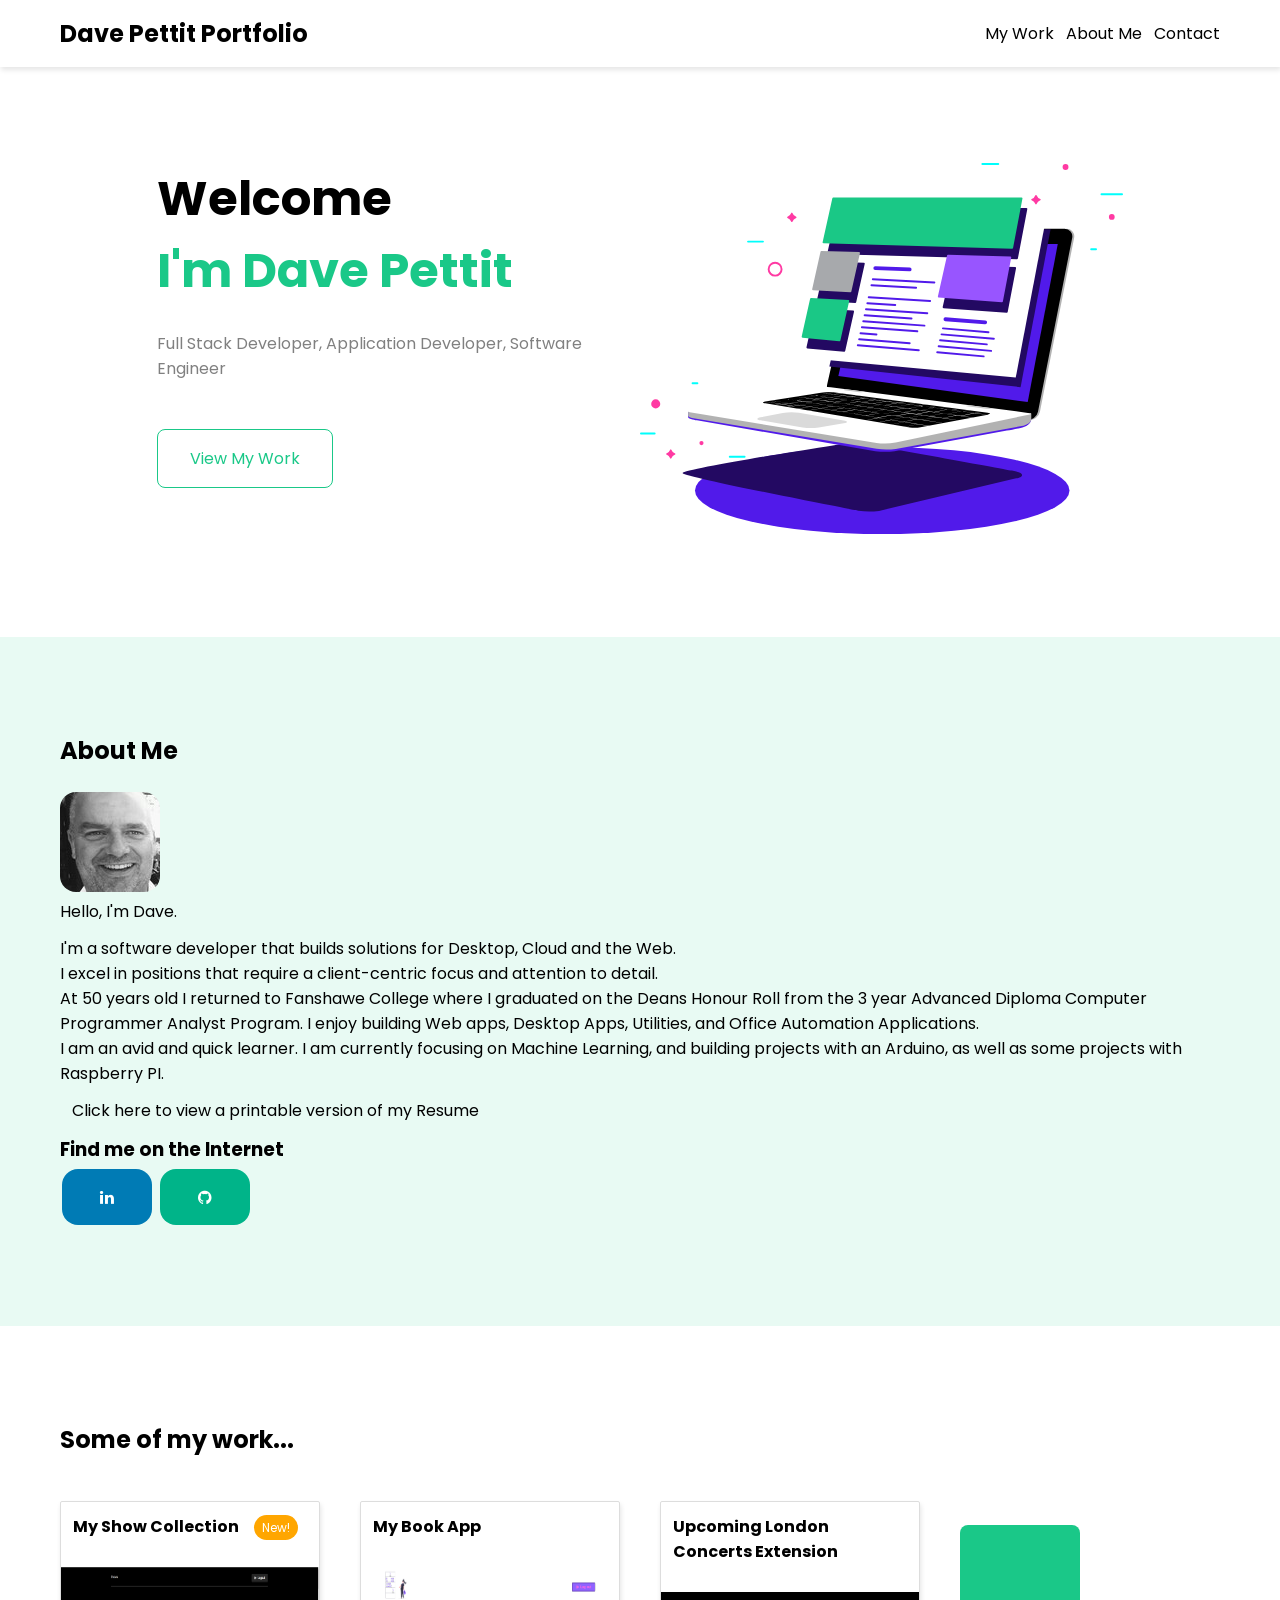
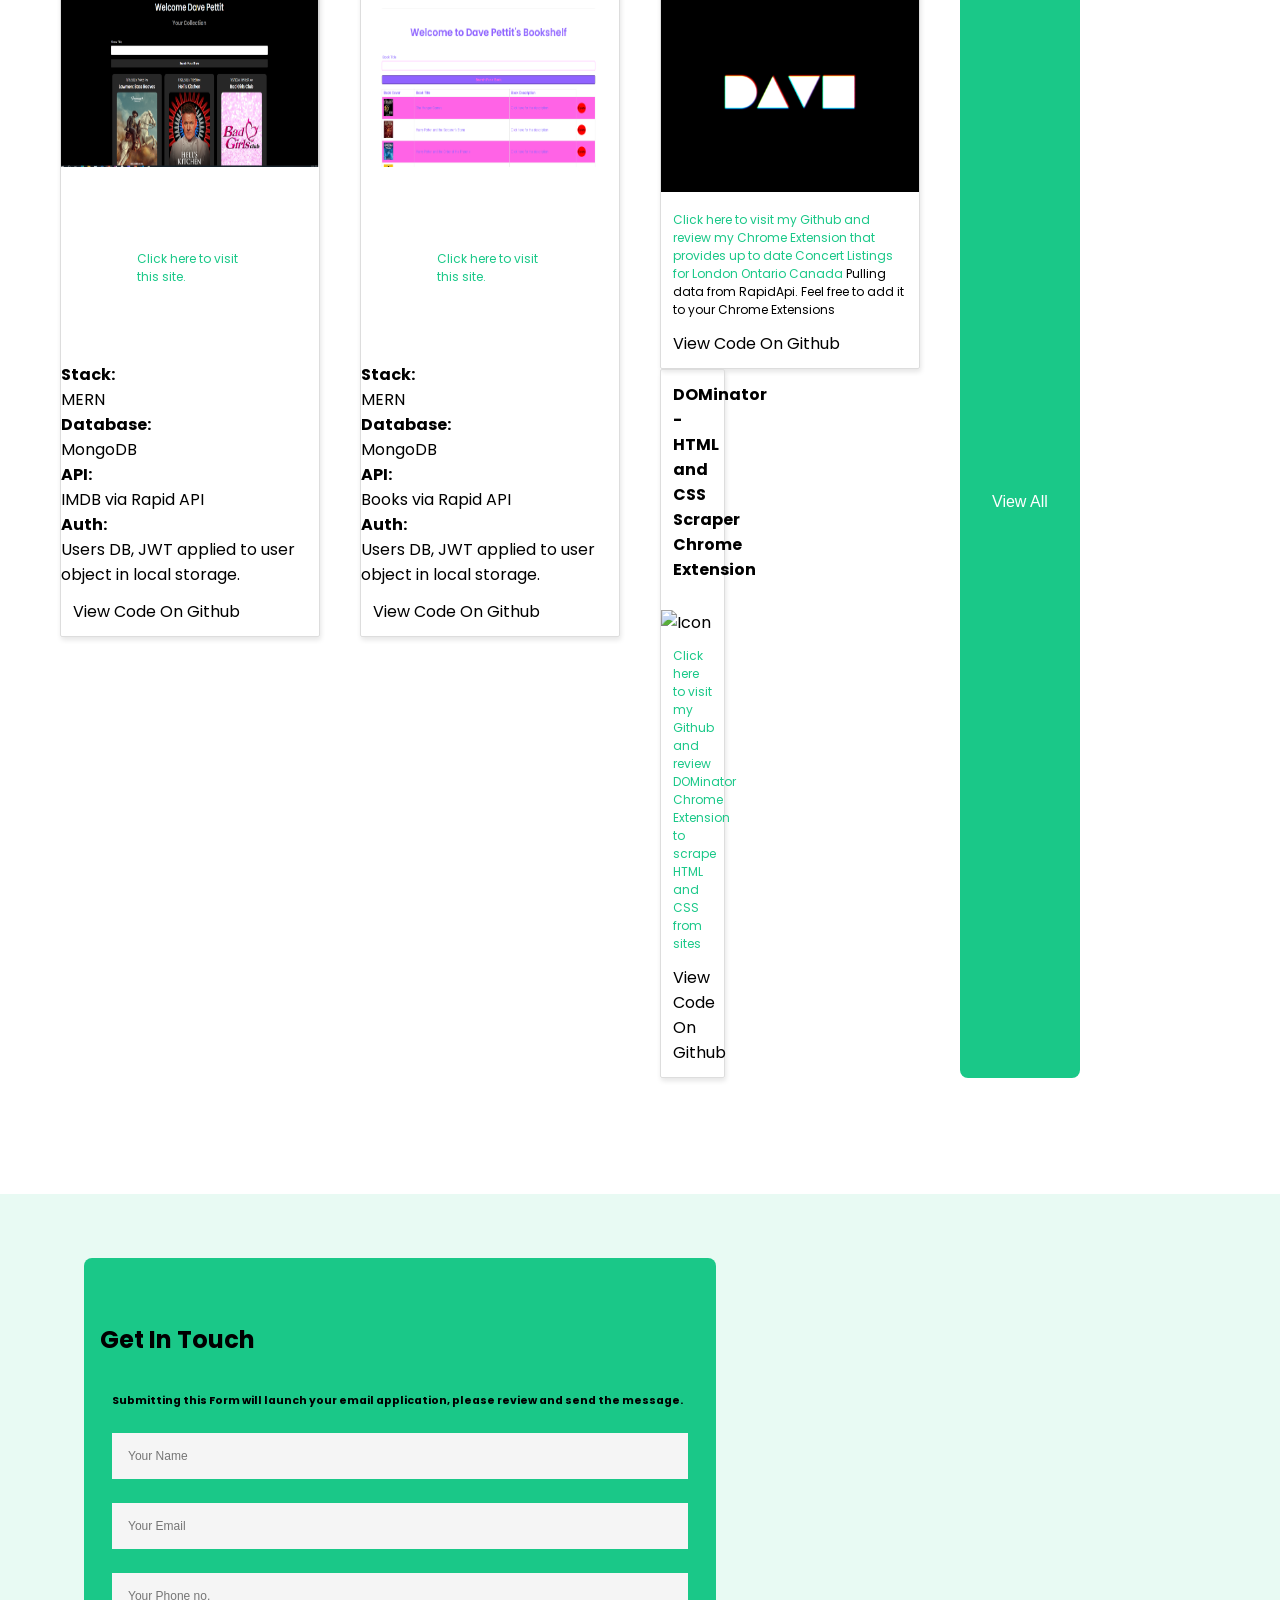
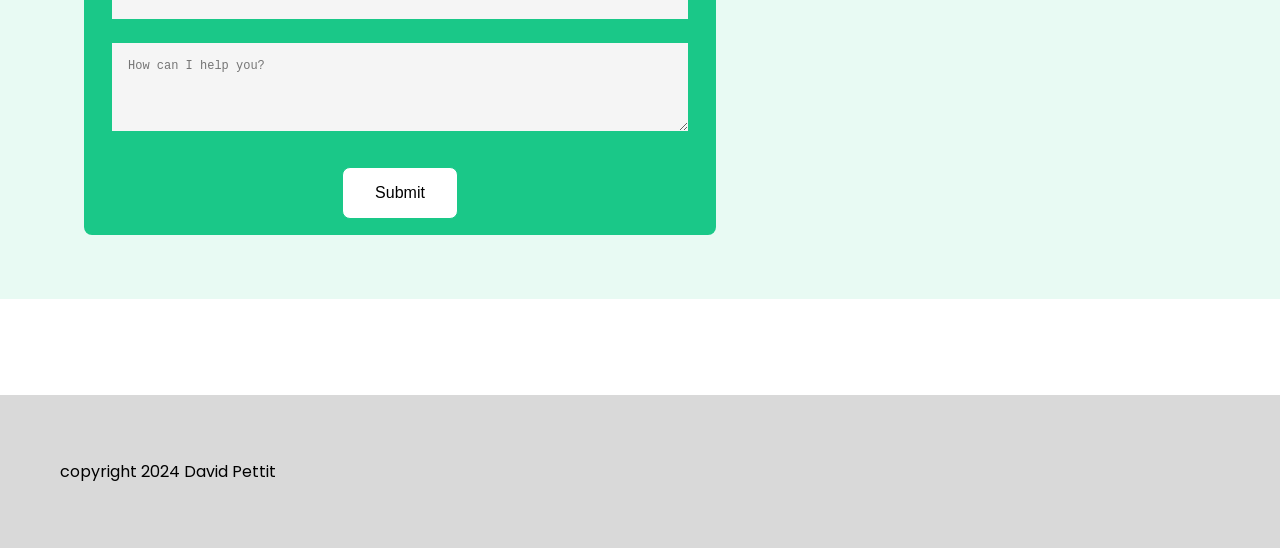
==== commit b633dc36: "Update index.html" ====
--- a/index.html
+++ b/index.html
@@ -95,6 +95,14 @@
                             Pulling data from RapidApi.  Feel free to add it to your Chrome Extensions</p>
                         <p class="m-1 text-hover-secondary"><a href="https://github.com/Dkpettit/ChromeExt">View Code On Github</a></p>                        
                     </div>
+                        <div class="col-12-xs col-6-md col-3-lg">
+                    <a href="https://github.com/Dkpettit/DOMinator">
+                    <div class="card p-0">
+                        <h3 class="card-title m-1">DOMinator - HTML and CSS Scraper Chrome Extension</h3>
+                        <img src="./img/icon_128x128.png" alt="Icon" width="400" height="200">
+                        <p class="m-1 card-body"><span class="text-secondary">Click here to visit my Github and review DOMinator Chrome Extension to scrape HTML and CSS from sites</span></p>
+                        <p class="m-1 text-hover-secondary"><a href="https://github.com/Dkpettit/DOMinator">View Code On Github</a></p>                        
+                    </div>
                 </a>
                 </div>
             </div>
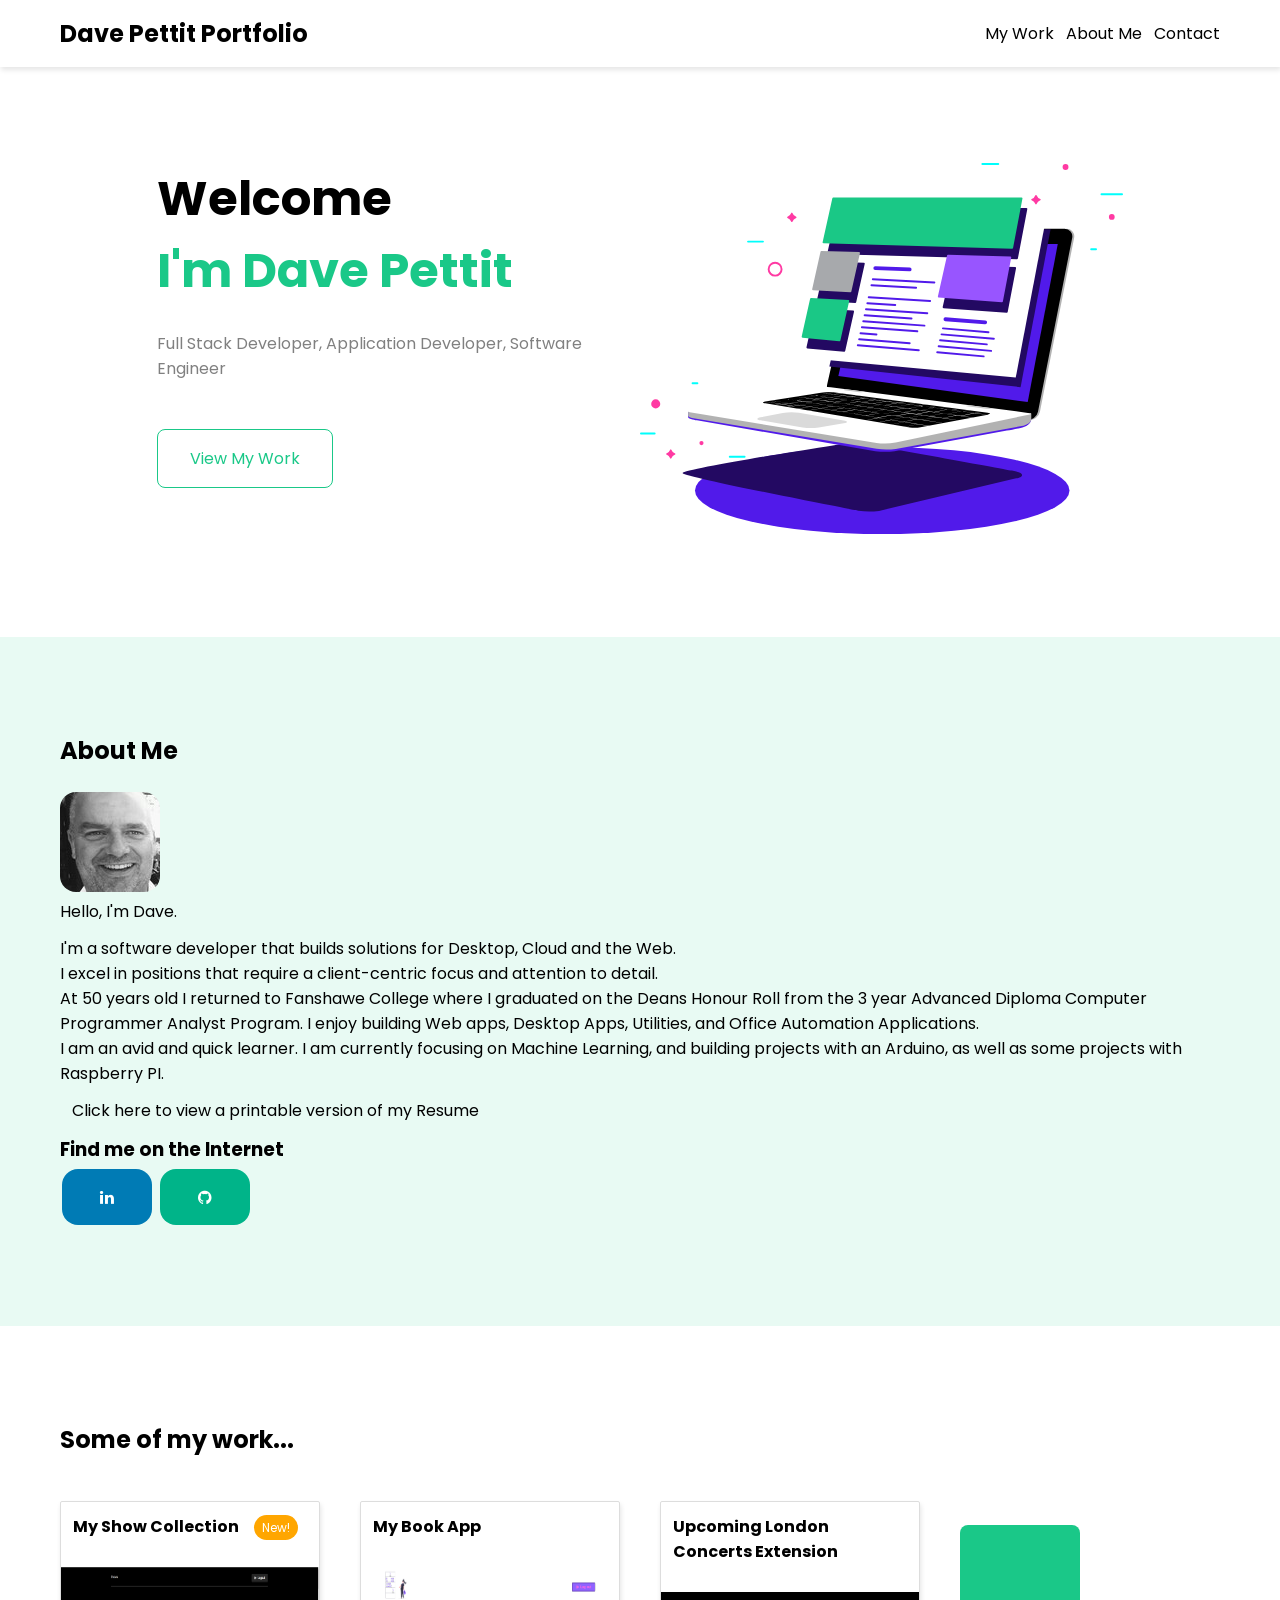
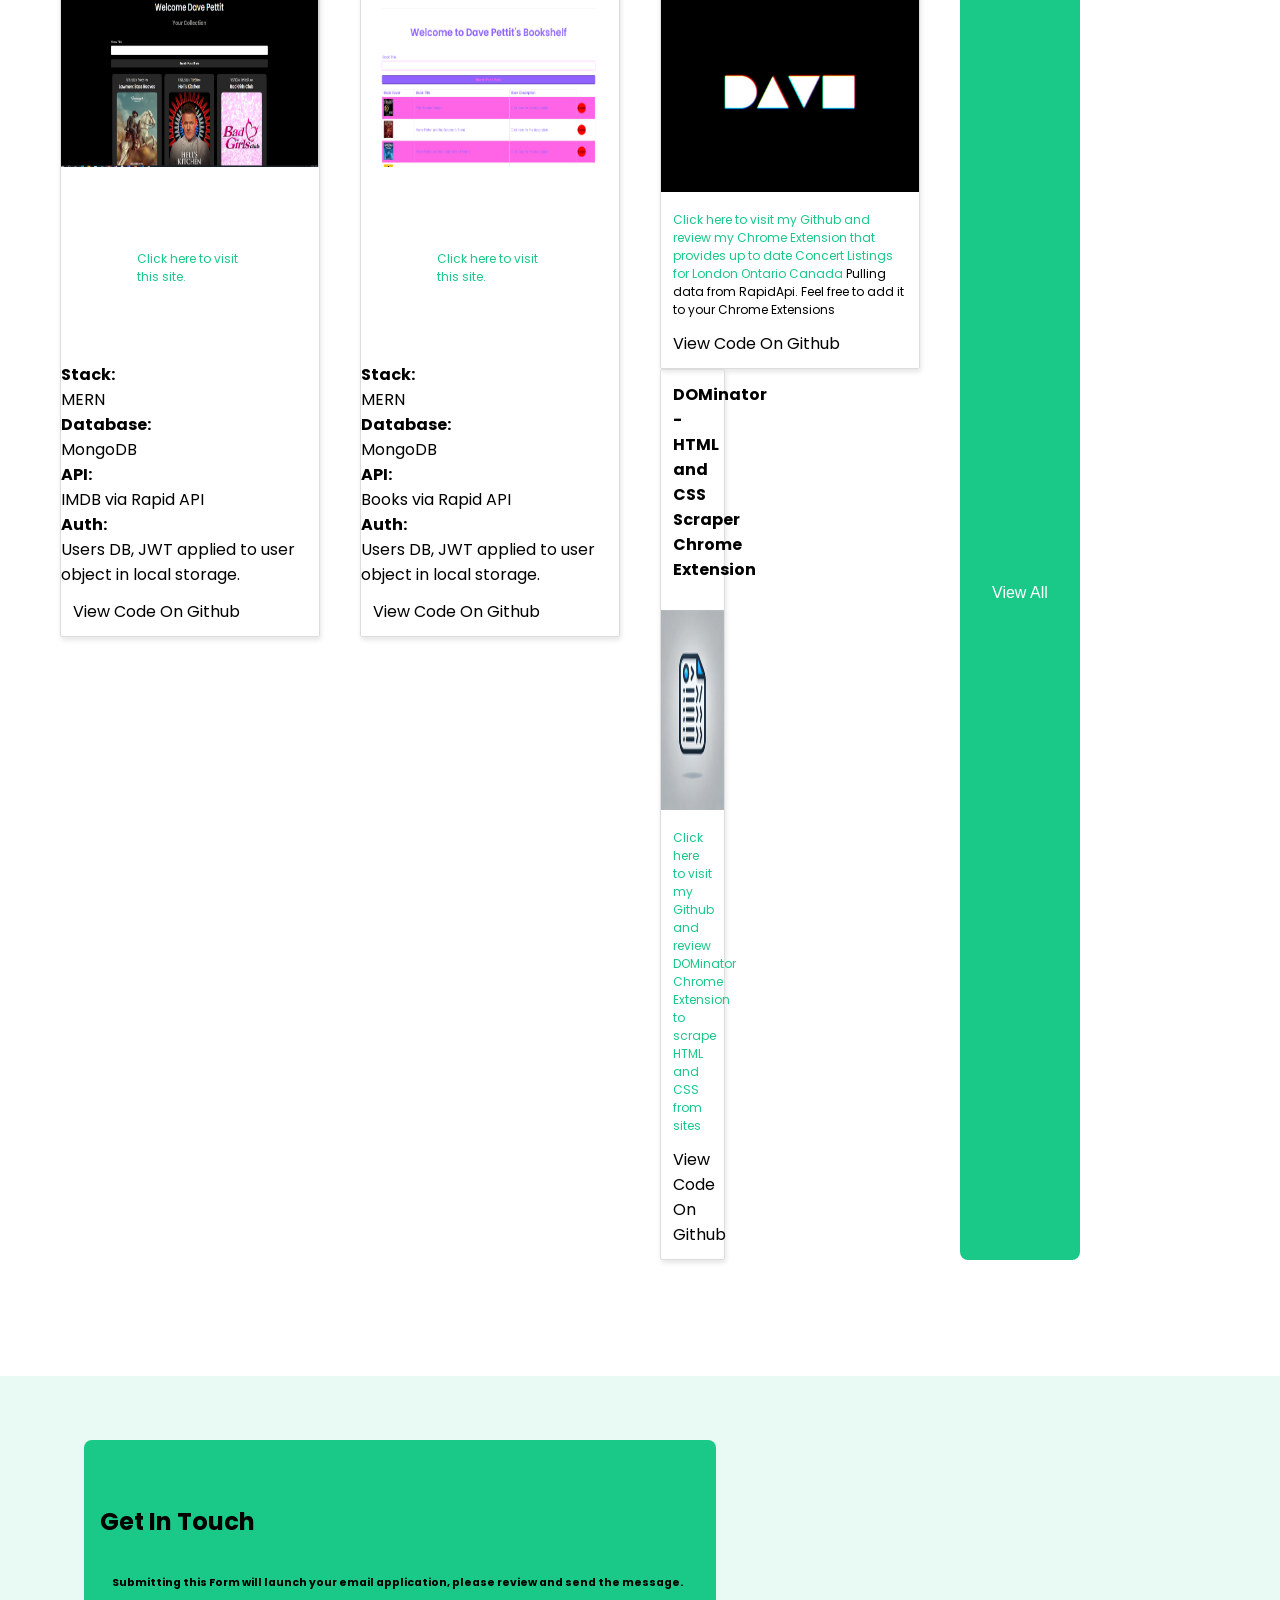
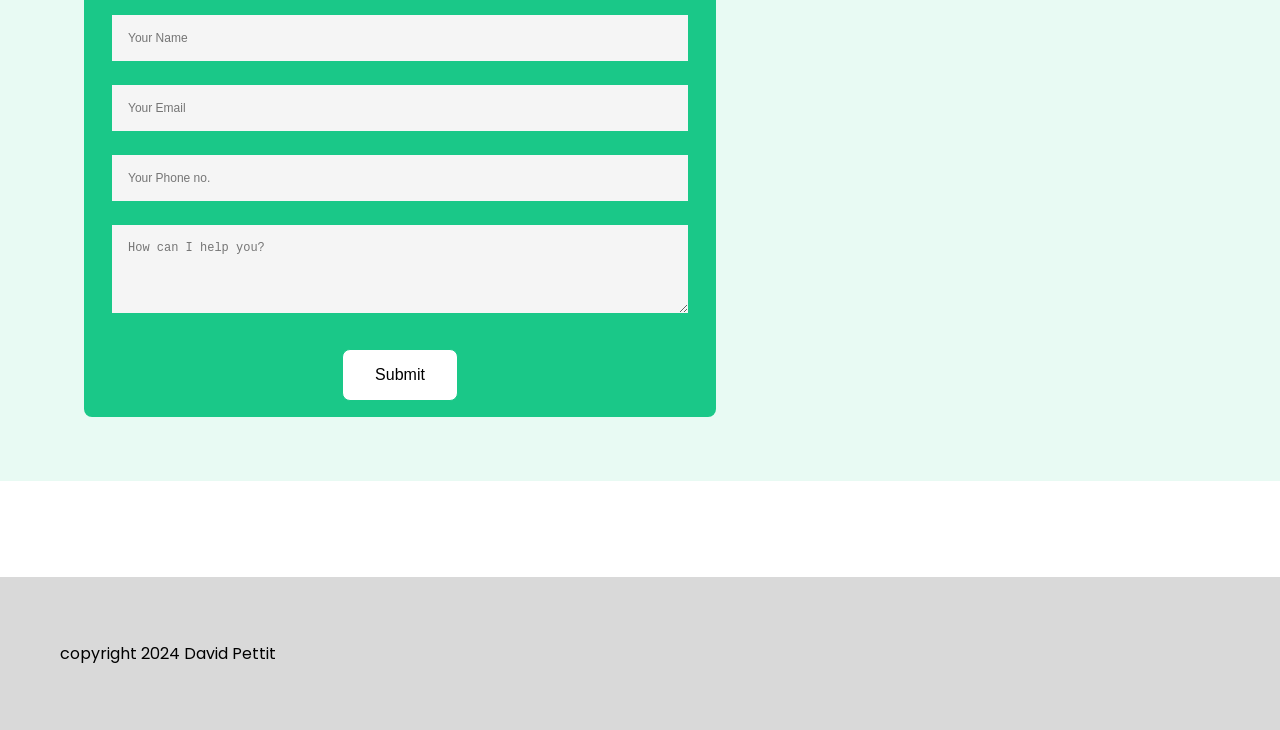
==== commit 740cdeb6: "Update index.html" ====
--- a/index.html
+++ b/index.html
@@ -95,7 +95,8 @@
                             Pulling data from RapidApi.  Feel free to add it to your Chrome Extensions</p>
                         <p class="m-1 text-hover-secondary"><a href="https://github.com/Dkpettit/ChromeExt">View Code On Github</a></p>                        
                     </div>
-                        <div class="col-12-xs col-6-md col-3-lg">
+                        <div class="col-12-xs col-6-md col-3-lg">                   
+                </a>
                     <a href="https://github.com/Dkpettit/DOMinator">
                     <div class="card p-0">
                         <h3 class="card-title m-1">DOMinator - HTML and CSS Scraper Chrome Extension</h3>
@@ -103,7 +104,7 @@
                         <p class="m-1 card-body"><span class="text-secondary">Click here to visit my Github and review DOMinator Chrome Extension to scrape HTML and CSS from sites</span></p>
                         <p class="m-1 text-hover-secondary"><a href="https://github.com/Dkpettit/DOMinator">View Code On Github</a></p>                        
                     </div>
-                </a>
+                    </a>
                 </div>
             </div>
             <div class="row justify-center mt-2">
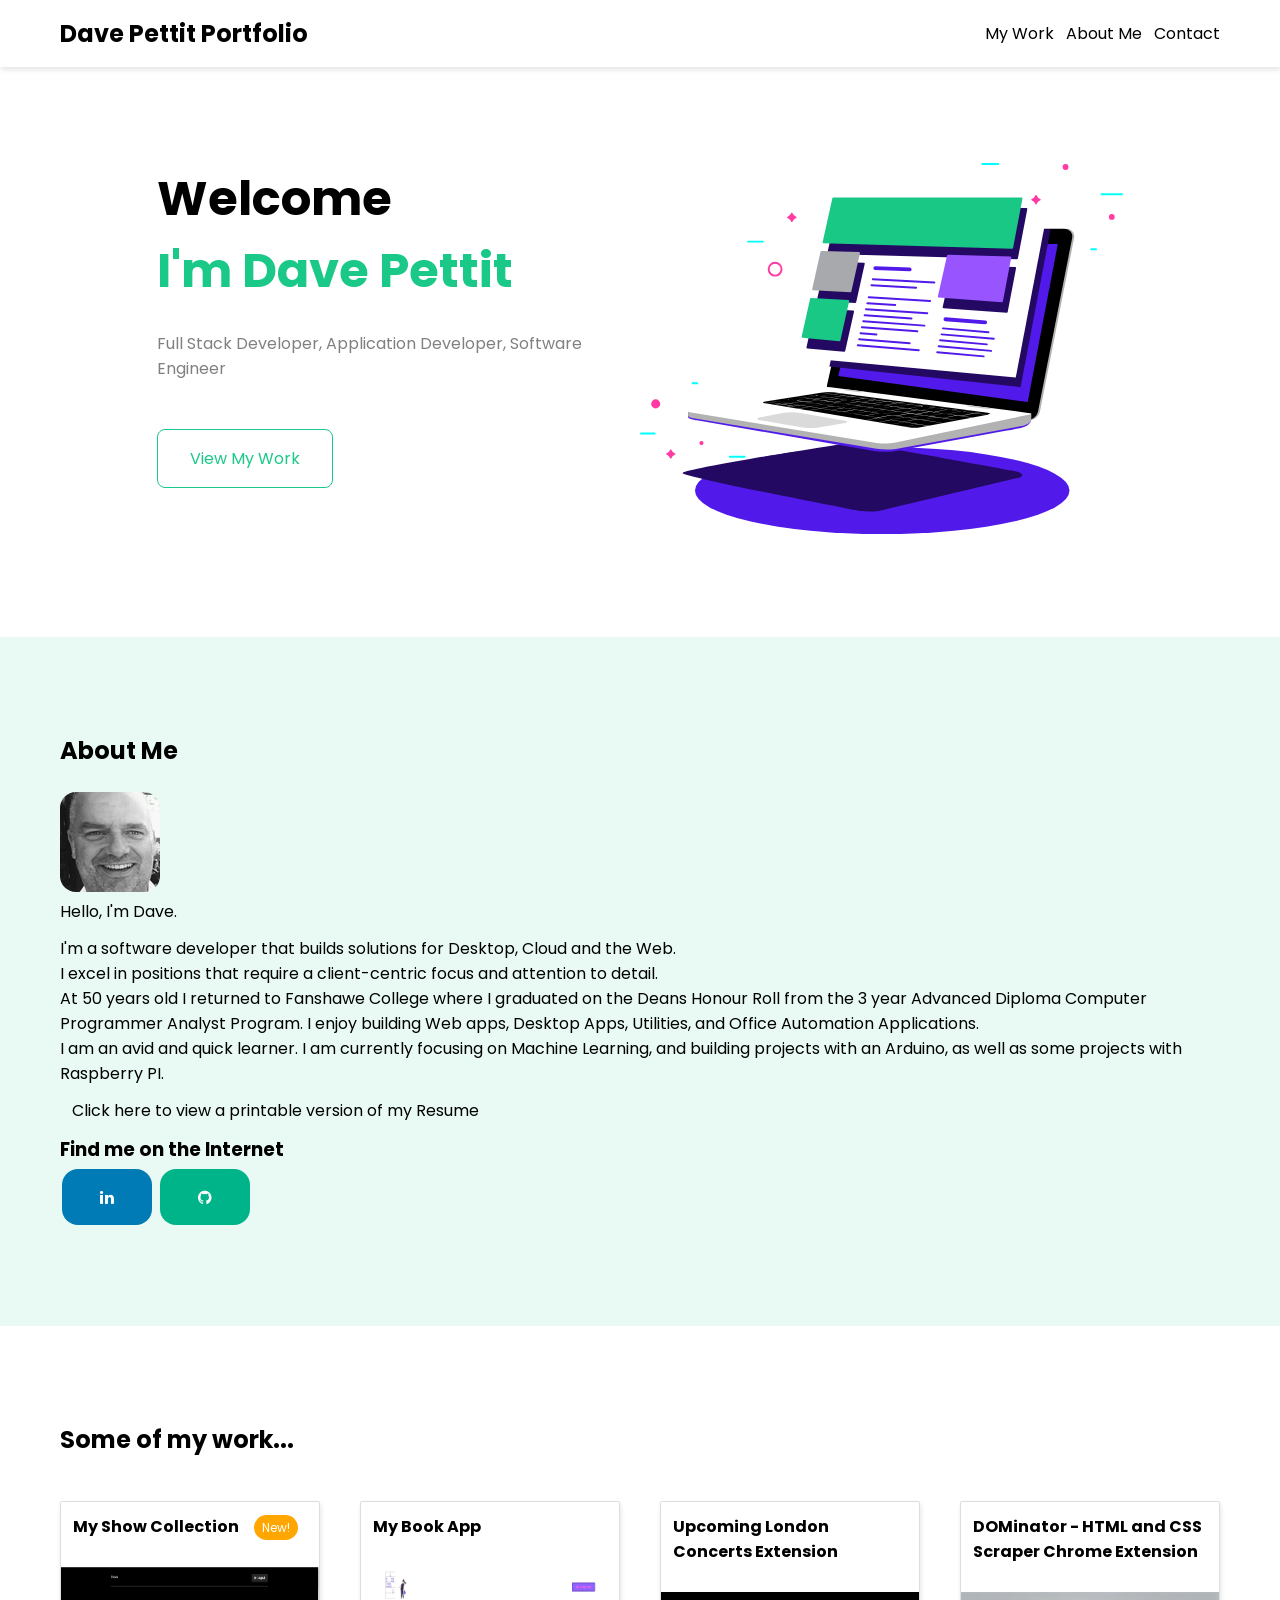
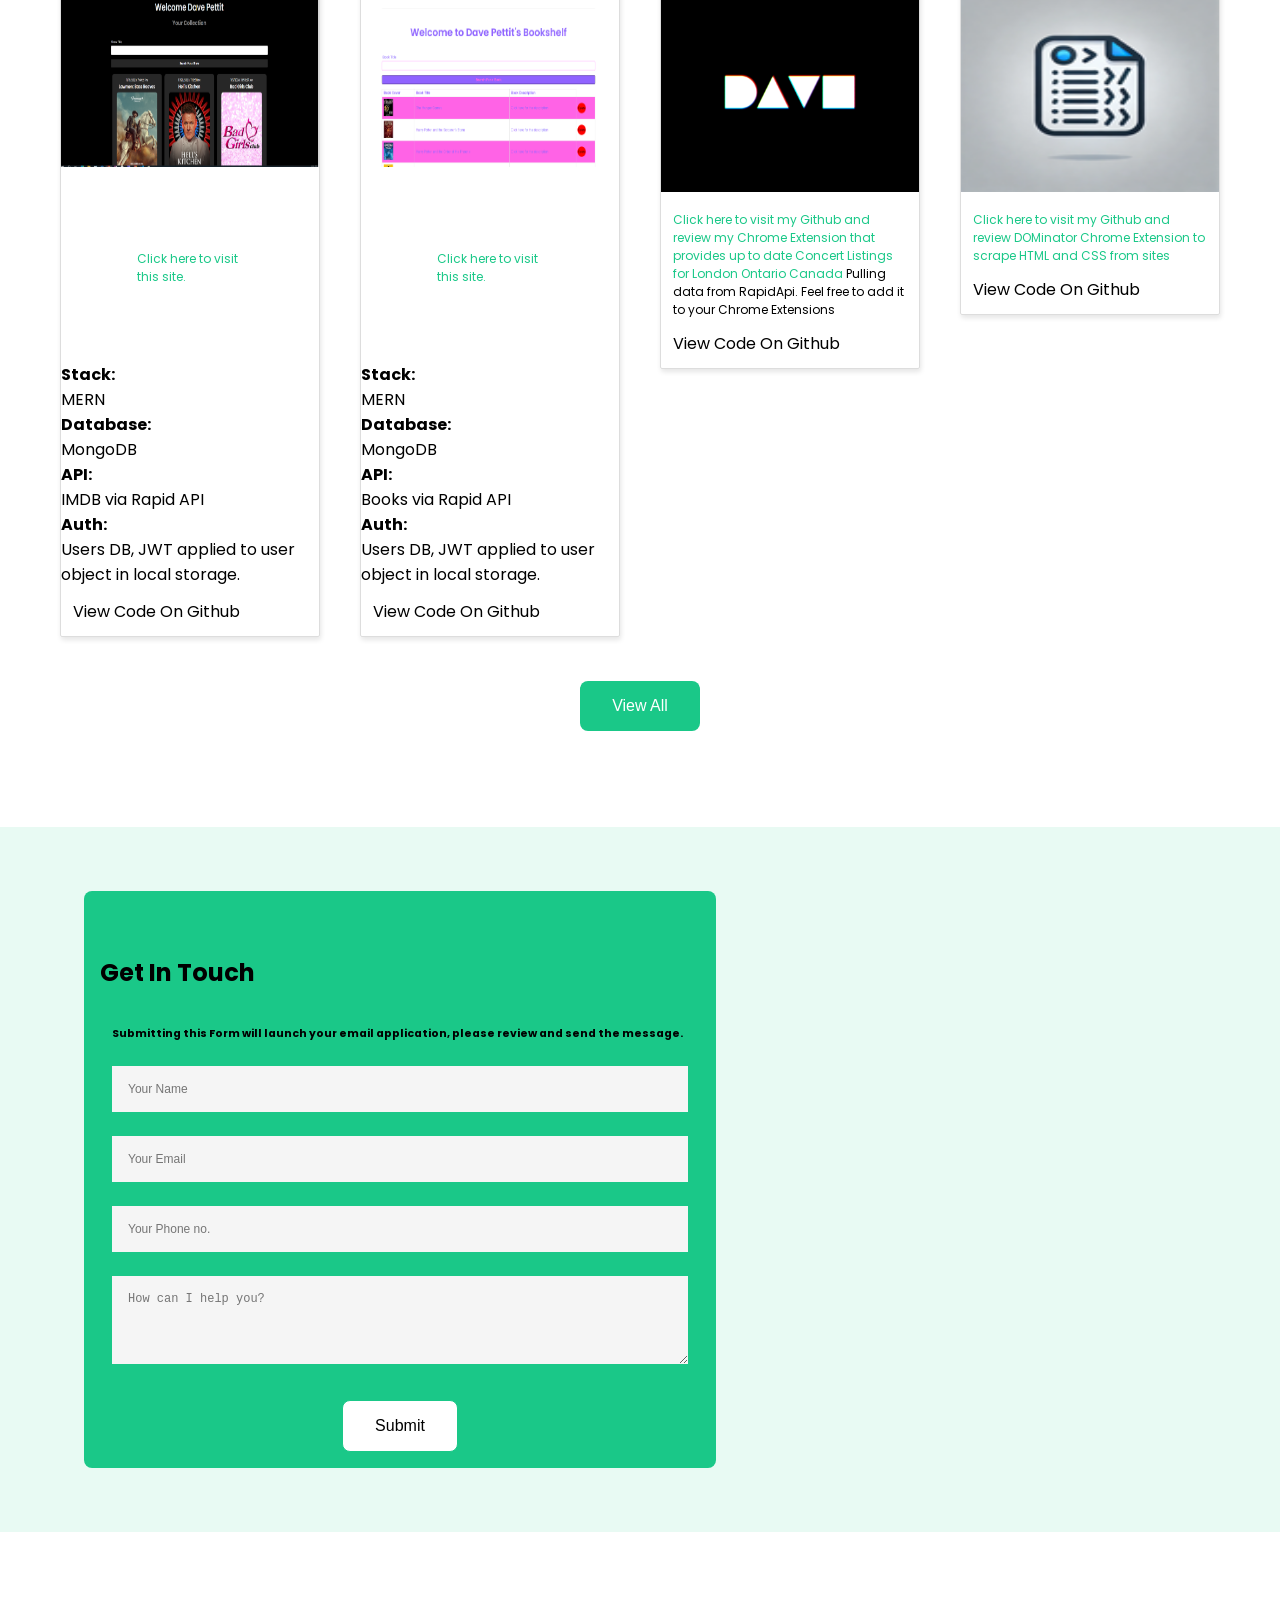
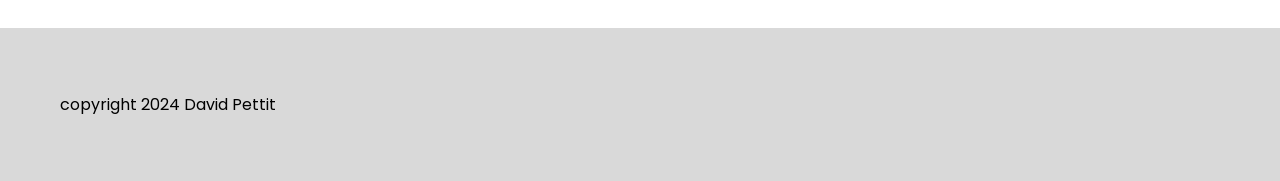
==== commit e6d9c567: "Update index.html" ====
--- a/index.html
+++ b/index.html
@@ -94,16 +94,17 @@
                         <p class="m-1 card-body"><span class="text-secondary">Click here to visit my Github and review my Chrome Extension that provides up to date Concert Listings for London Ontario Canada</span> 
                             Pulling data from RapidApi.  Feel free to add it to your Chrome Extensions</p>
                         <p class="m-1 text-hover-secondary"><a href="https://github.com/Dkpettit/ChromeExt">View Code On Github</a></p>                        
-                    </div>
-                        <div class="col-12-xs col-6-md col-3-lg">                   
-                </a>
+                    </div>                                        
+                    </a>
+                </div>
+                <div class="col-12-xs col-6-md col-3-lg">
                     <a href="https://github.com/Dkpettit/DOMinator">
                     <div class="card p-0">
                         <h3 class="card-title m-1">DOMinator - HTML and CSS Scraper Chrome Extension</h3>
                         <img src="./img/icon_128x128.png" alt="Icon" width="400" height="200">
                         <p class="m-1 card-body"><span class="text-secondary">Click here to visit my Github and review DOMinator Chrome Extension to scrape HTML and CSS from sites</span></p>
                         <p class="m-1 text-hover-secondary"><a href="https://github.com/Dkpettit/DOMinator">View Code On Github</a></p>                        
-                    </div>
+                    </div>                                       
                     </a>
                 </div>
             </div>
